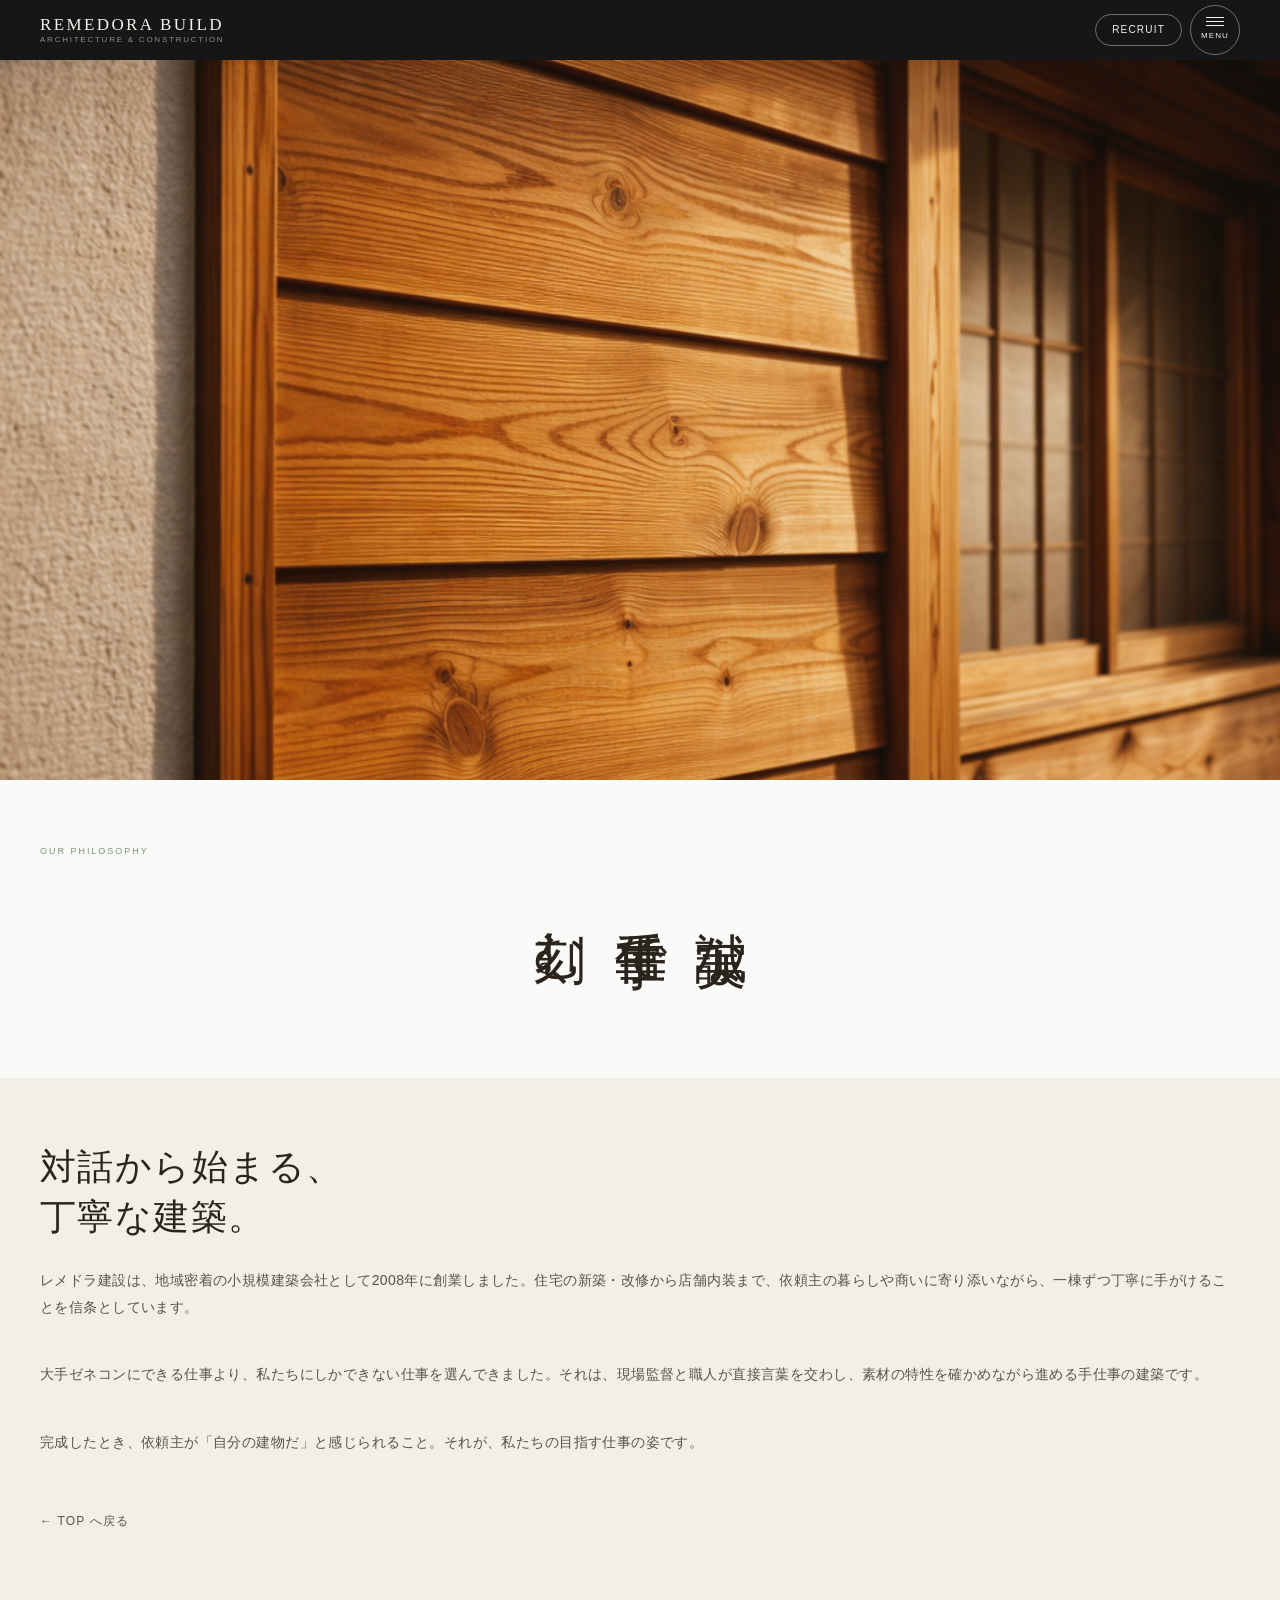
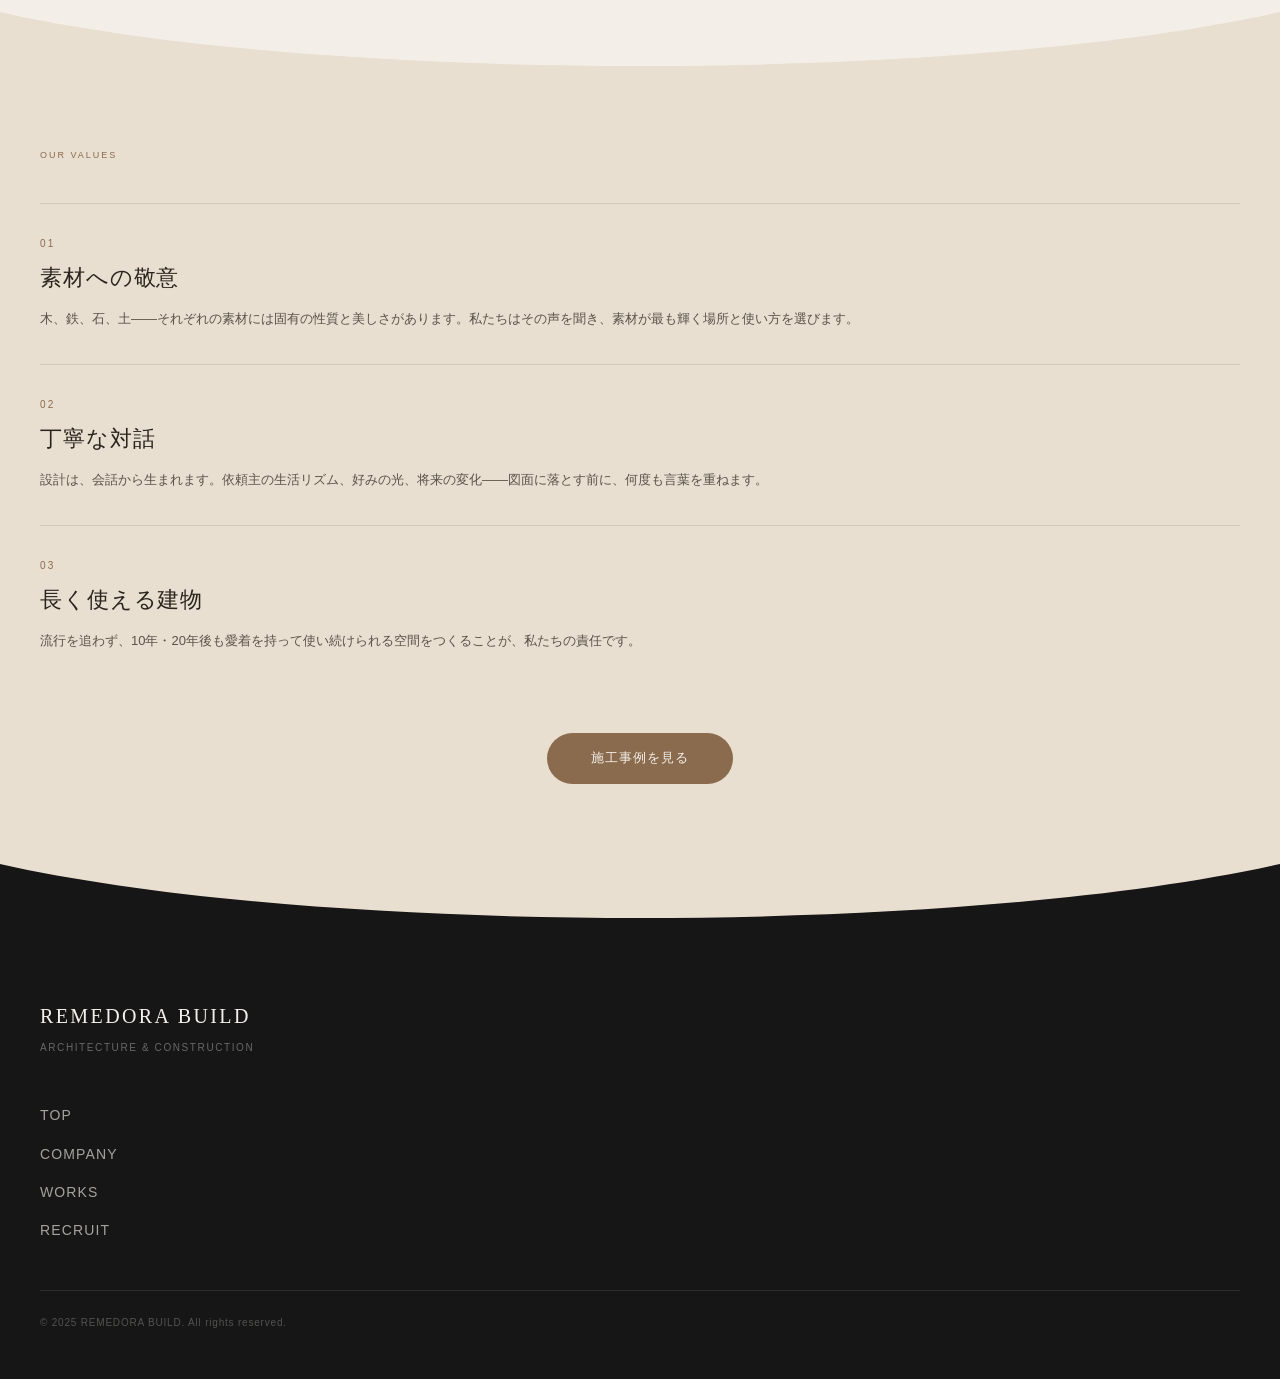
==== company.html @ 1f09dd3c "Add files via upload" ====
<!DOCTYPE html>
<html lang="ja">
<head>
  <meta charset="UTF-8">
  <meta name="viewport" content="width=device-width, initial-scale=1.0">
  <title>COMPANY — REMEDORA BUILD</title>
  <meta name="description" content="レメドラ建設の想いと価値観。地域に根ざした手仕事の建築を通じて、長く使える建物を丁寧につくります。">
  <link rel="stylesheet" href="assets/css/style.css">
</head>
<body>

  <!-- ========================================================
       SITE HEADER (solid on inner page)
       ======================================================== -->
  <header class="site-header site-header--solid" role="banner">
    <div class="site-header__inner">
      <a href="index.html" class="site-header__logo" aria-label="REMEDORA BUILD トップ">
        REMEDORA BUILD
        <small>ARCHITECTURE &amp; CONSTRUCTION</small>
      </a>
      <div class="site-header__actions">
        <a href="recruit.html" class="header-recruit-pill" aria-label="採用情報">RECRUIT</a>
        <button class="menu-circle" aria-label="メニューを開く" aria-expanded="false" aria-controls="navOverlay">
          <span class="menu-circle__bars" aria-hidden="true">
            <span class="menu-circle__bar"></span>
            <span class="menu-circle__bar"></span>
            <span class="menu-circle__bar"></span>
          </span>
          <span class="menu-circle__label">MENU</span>
        </button>
      </div>
    </div>
  </header>

  <!-- ========================================================
       NAV OVERLAY
       ======================================================== -->
  <div class="nav-overlay" id="navOverlay" role="dialog" aria-modal="true" aria-label="ナビゲーション">
    <button class="nav-overlay__close" aria-label="メニューを閉じる">&times;</button>
    <div class="nav-overlay__inner">
      <p class="nav-overlay__label">Navigation</p>
      <nav class="nav-overlay__list" aria-label="メインナビゲーション">
        <a href="index.html"   data-page="index.html">TOP</a>
        <a href="company.html" data-page="company.html">COMPANY</a>
        <a href="works.html"   data-page="works.html">WORKS</a>
        <a href="recruit.html" data-page="recruit.html">RECRUIT</a>
      </nav>
    </div>
  </div>

  <main class="company-page">

    <!-- ======================================================
         HERO PHOTO — full-width warm image
         ====================================================== -->
    <div class="company-photo" role="img" aria-label="建築現場・施設外観のイメージ写真">
      <img src="assets/images/company.jpg" alt="建築施設外観">
      <div class="company-photo__overlay" aria-hidden="true"></div>
    </div>

    <!-- ======================================================
         WHITE PANEL — vertical heading + circle CTA
         ====================================================== -->
    <section class="company-panel" aria-label="会社の想い">
      <p class="company-panel__eyebrow">Our Philosophy</p>

      <div class="company-panel__row">
        <!-- Vertical Japanese heading -->
        <h1 class="company-vert-title" lang="ja">
          誠実な<br>手仕事で<br>刻む。
        </h1>
      </div>
    </section>

    <!-- ======================================================
         COMPANY BODY — philosophy text
         ====================================================== -->
    <section class="company-body" aria-label="会社概要・理念">
      <h2 class="company-body__title">
        対話から始まる、<br>
        丁寧な建築。
      </h2>
      <p class="company-body__text">
        レメドラ建設は、地域密着の小規模建築会社として2008年に創業しました。住宅の新築・改修から店舗内装まで、依頼主の暮らしや商いに寄り添いながら、一棟ずつ丁寧に手がけることを信条としています。
      </p>
      <p class="company-body__text">
        大手ゼネコンにできる仕事より、私たちにしかできない仕事を選んできました。それは、現場監督と職人が直接言葉を交わし、素材の特性を確かめながら進める手仕事の建築です。
      </p>
      <p class="company-body__text">
        完成したとき、依頼主が「自分の建物だ」と感じられること。それが、私たちの目指す仕事の姿です。
      </p>

      <!-- Breadcrumb back to TOP -->
      <a href="index.html" style="display:inline-flex;align-items:center;gap:8px;font-size:12px;letter-spacing:.1em;color:var(--c-sand);margin-top:var(--sp-16);">
        ← TOP へ戻る
      </a>
    </section>

    <!-- ======================================================
         CURVE: cream → beige
         ====================================================== -->
    <div class="curve-divider" aria-hidden="true">
      <svg viewBox="0 0 390 72" xmlns="http://www.w3.org/2000/svg" preserveAspectRatio="none" height="72">
        <rect x="0" y="0" width="390" height="72" fill="#F3EFE8"/>
        <path d="M0,0 C97.5,72 292.5,72 390,0 L390,72 L0,72 Z" fill="#E9DFD1"/>
      </svg>
    </div>

    <!-- ======================================================
         VALUES SECTION
         ====================================================== -->
    <section class="company-values" aria-label="私たちの価値観">
      <p class="company-values__eyebrow">Our Values</p>

      <div class="value-item">
        <p class="value-item__num">01</p>
        <h3 class="value-item__title">素材への敬意</h3>
        <p class="value-item__text">
          木、鉄、石、土——それぞれの素材には固有の性質と美しさがあります。私たちはその声を聞き、素材が最も輝く場所と使い方を選びます。
        </p>
      </div>

      <div class="value-item">
        <p class="value-item__num">02</p>
        <h3 class="value-item__title">丁寧な対話</h3>
        <p class="value-item__text">
          設計は、会話から生まれます。依頼主の生活リズム、好みの光、将来の変化——図面に落とす前に、何度も言葉を重ねます。
        </p>
      </div>

      <div class="value-item">
        <p class="value-item__num">03</p>
        <h3 class="value-item__title">長く使える建物</h3>
        <p class="value-item__text">
          流行を追わず、10年・20年後も愛着を持って使い続けられる空間をつくることが、私たちの責任です。
        </p>
      </div>

      <div style="padding-top:var(--sp-48); display:flex; justify-content:center;">
        <a href="works.html" class="pill pill--brown">施工事例を見る</a>
      </div>
    </section>

    <!-- ======================================================
         CURVE: beige → dark (footer)
         ====================================================== -->
    <div class="curve-divider" aria-hidden="true">
      <svg viewBox="0 0 390 72" xmlns="http://www.w3.org/2000/svg" preserveAspectRatio="none" height="72">
        <rect x="0" y="0" width="390" height="72" fill="#E9DFD1"/>
        <path d="M0,0 C97.5,72 292.5,72 390,0 L390,72 L0,72 Z" fill="#161616"/>
      </svg>
    </div>

  </main>

  <!-- ========================================================
       FOOTER
       ======================================================== -->
  <footer class="site-footer" role="contentinfo">
    <p class="site-footer__logo">REMEDORA BUILD</p>
    <p class="site-footer__tagline">ARCHITECTURE &amp; CONSTRUCTION</p>
    <nav class="site-footer__nav" aria-label="フッターナビゲーション">
      <a href="index.html">TOP</a>
      <a href="company.html">COMPANY</a>
      <a href="works.html">WORKS</a>
      <a href="recruit.html">RECRUIT</a>
    </nav>
    <div class="site-footer__rule" aria-hidden="true"></div>
    <p class="site-footer__copy">&copy; 2025 REMEDORA BUILD. All rights reserved.</p>
  </footer>

  <script src="assets/js/main.js"></script>
</body>
</html>
---- assets/css/style.css ----
/* ============================================================
   REMEDORA BUILD — Architecture Demo Site
   assets/css/style.css  |  SP-first, no build tools
   ============================================================ */

/* ---- CSS Variables ----------------------------------------- */
:root {
  --c-cream:   #F3EFE8;
  --c-beige:   #E9DFD1;
  --c-white:   #FAFAF8;
  --c-dark:    #161616;
  --c-char:    #1E1E1E;
  --c-mustard: #E3C11B;
  --c-green:   #7E9473;
  --c-brown:   #8A6B4D;
  --c-blue:    #4B78D6;
  --c-ink:     #2A241D;
  --c-sand:    #5A5248;
  --c-on-dark: #F4F0EA;
  --c-on-mid:  #E8E1D6;

  --font-serif: Georgia, 'Times New Roman', serif;
  --font-sans:  -apple-system, 'Helvetica Neue', Arial, sans-serif;

  --edge:     24px;
  --header-h: 60px;

  --sp-4:  4px;  --sp-8:  8px;  --sp-12: 12px; --sp-16: 16px;
  --sp-24: 24px; --sp-32: 32px; --sp-40: 40px; --sp-48: 48px;
  --sp-64: 64px; --sp-80: 80px; --sp-96: 96px;
}

/* ---- Reset -------------------------------------------------- */
*, *::before, *::after { box-sizing: border-box; margin: 0; padding: 0; }
html   { font-size: 16px; scroll-behavior: smooth; -webkit-text-size-adjust: 100%; overflow-x: hidden; }
body   { font-family: var(--font-sans); background: var(--c-cream); color: var(--c-ink);
         line-height: 1.6; overflow-x: hidden; }
img    { display: block; max-width: 100%; height: auto; }
a      { text-decoration: none; color: inherit; }
button { border: none; background: none; cursor: pointer; font: inherit; }
ul, ol { list-style: none; }

/* ---- Placeholder Image Blocks ------------------------------- */
/* These divs stand in for real photos until images are supplied  */
.ph {
  display: block;
  width: 100%;
  height: 100%;
}
.ph--hero {
  background: radial-gradient(ellipse at 68% 28%, rgba(90,78,64,.7) 0%, transparent 55%),
              linear-gradient(160deg, #3e3a34 0%, #1c1a17 60%, #2e2b25 100%);
}
.ph--company {
  background: radial-gradient(ellipse at 40% 50%, rgba(200,170,130,.6) 0%, transparent 60%),
              linear-gradient(135deg, #c8aa86 0%, #9c7a58 50%, #78583a 100%);
}
.ph--w1 { background: linear-gradient(148deg, #4a4540 0%, #28231f 100%); }
.ph--w2 { background: linear-gradient(148deg, #3a4240 0%, #1c2220 100%); }
.ph--w3 { background: linear-gradient(148deg, #443c32 0%, #221e18 100%); }
.ph--w4 { background: linear-gradient(148deg, #3c3846 0%, #1c1a22 100%); }
.ph--w5 { background: linear-gradient(148deg, #424038 0%, #201e18 100%); }

/* ============================================================
   SITE HEADER
   ============================================================ */
.site-header {
  position: fixed;
  top: 0; left: 0; right: 0;
  height: var(--header-h);
  z-index: 100;
  transition: background .35s ease, backdrop-filter .35s ease;
}
.site-header--solid { background: var(--c-dark); }
.site-header--scrolled {
  background: rgba(22,22,22,.92);
  backdrop-filter: blur(12px);
  -webkit-backdrop-filter: blur(12px);
}

.site-header__inner {
  display: flex;
  align-items: center;
  justify-content: space-between;
  height: 100%;
  padding: 0 var(--edge);
}

/* Logo */
.site-header__logo {
  font-family: var(--font-serif);
  font-size: 17px;
  font-weight: 300;
  letter-spacing: .14em;
  color: var(--c-on-dark);
  line-height: 1;
  display: flex;
  flex-direction: column;
  gap: 3px;
}
.site-header__logo small {
  font-size: 8px;
  letter-spacing: .22em;
  opacity: .55;
  font-family: var(--font-sans);
}

/* Header actions */
.site-header__actions { display: flex; align-items: center; gap: var(--sp-8); }

/* Pill — Recruit shortcut */
.header-recruit-pill {
  display: inline-flex;
  align-items: center;
  justify-content: center;
  padding: 7px 16px;
  border-radius: 999px;
  border: 1px solid rgba(244,240,234,.4);
  color: var(--c-on-dark);
  font-size: 10px;
  letter-spacing: .12em;
  transition: background .2s;
}
.header-recruit-pill:hover { background: rgba(255,255,255,.1); }

/* MENU circle button */
.menu-circle {
  width: 50px;
  height: 50px;
  border-radius: 50%;
  border: 1px solid rgba(244,240,234,.4);
  color: var(--c-on-dark);
  display: flex;
  flex-direction: column;
  align-items: center;
  justify-content: center;
  gap: 4px;
  transition: background .2s;
}
.menu-circle:hover { background: rgba(255,255,255,.1); }
.menu-circle__label { font-size: 8px; letter-spacing: .14em; }
.menu-circle__bars  { display: flex; flex-direction: column; gap: 3px; }
.menu-circle__bar   { display: block; width: 18px; height: 1px; background: var(--c-on-dark); }

/* ============================================================
   NAV OVERLAY
   ============================================================ */
.nav-overlay {
  position: fixed;
  inset: 0;
  background: var(--c-dark);
  z-index: 200;
  display: flex;
  flex-direction: column;
  align-items: center;
  justify-content: center;
  opacity: 0;
  pointer-events: none;
  transition: opacity .4s ease;
}
.nav-overlay.is-open { opacity: 1; pointer-events: all; }

.nav-overlay__close {
  position: absolute;
  top: 18px; right: var(--edge);
  width: 50px; height: 50px;
  border-radius: 50%;
  border: 1px solid rgba(244,240,234,.35);
  color: var(--c-on-dark);
  font-size: 20px;
  display: flex;
  align-items: center;
  justify-content: center;
  transition: background .2s;
}
.nav-overlay__close:hover { background: rgba(255,255,255,.08); }

.nav-overlay__inner {
  display: flex;
  flex-direction: column;
  align-items: center;
  gap: var(--sp-40);
}
.nav-overlay__label {
  font-size: 9px;
  letter-spacing: .22em;
  color: rgba(244,240,234,.35);
  text-transform: uppercase;
  margin-bottom: var(--sp-8);
}
.nav-overlay__list {
  display: flex;
  flex-direction: column;
  align-items: center;
  gap: var(--sp-32);
}
.nav-overlay__list a {
  font-family: var(--font-serif);
  font-size: 36px;
  font-weight: 300;
  letter-spacing: .1em;
  color: var(--c-on-dark);
  transition: opacity .2s;
}
.nav-overlay__list a:hover { opacity: .5; }
.nav-overlay__list a.is-current { opacity: .38; pointer-events: none; }

/* ============================================================
   HERO — TOP PAGE
   ============================================================ */
.hero {
  position: relative;
  height: 100svh;
  min-height: 600px;
  overflow: hidden;
}

/* Background */
.hero__bg {
  position: absolute;
  inset: 0;
  z-index: 1;
}
.hero__bg-img {
  width: 100%;
  height: 100%;
  object-fit: cover;
  object-position: 62% center;
}
.hero__overlay {
  position: absolute;
  inset: 0;
  background: linear-gradient(to bottom,
    rgba(0,0,0,.04) 0%,
    rgba(0,0,0,.18) 100%);
}

/* Vertical copy — right side */
.hero__vcopy {
  position: absolute;
  right: 32px;
  top: 36%;
  display: flex;
  flex-direction: row-reverse;
  gap: var(--sp-8);
  z-index: 6;
}
.hero__vc-line {
  writing-mode: vertical-rl;
  text-orientation: mixed;
  font-size: 11px;
  letter-spacing: .16em;
  color: rgba(244,240,234,.78);
  white-space: nowrap;
  line-height: 1.7;
}

/* Main content — left bottom */
.hero__content {
  position: absolute;
  left: var(--edge);
  bottom: clamp(80px, 20svh, 140px);
  width: clamp(280px, 88vw, 440px);
  z-index: 5;
}
.hero__eyebrow {
  font-size: 10px;
  letter-spacing: .2em;
  text-transform: uppercase;
  color: rgba(244,240,234,.6);
  margin-bottom: var(--sp-12);
}
.hero__title {
  font-family: var(--font-serif);
  font-size: clamp(50px, 14vw, 90px);
  font-weight: 300;
  line-height: .92;
  letter-spacing: .06em;
  color: var(--c-on-dark);
  margin-bottom: var(--sp-16);
}
.hero__lead {
  font-size: 13px;
  line-height: 1.95;
  letter-spacing: .03em;
  color: rgba(244,240,234,.78);
  margin-bottom: var(--sp-32);
  max-width: 72vw;
}
.hero__cta {
  display: inline-flex;
  align-items: center;
  justify-content: center;
  padding: 14px 32px;
  border-radius: 999px;
  background: rgba(243,239,232,.16);
  border: 1px solid rgba(244,240,234,.4);
  color: var(--c-on-dark);
  font-size: 13px;
  letter-spacing: .08em;
  backdrop-filter: blur(12px);
  -webkit-backdrop-filter: blur(12px);
  transition: background .2s;
}
.hero__cta:hover { background: rgba(243,239,232,.28); }

/* Scroll indicator */
.hero__scroll {
  position: absolute;
  bottom: 24px;
  left: 50%;
  transform: translateX(-50%);
  z-index: 5;
  display: flex;
  flex-direction: column;
  align-items: center;
  gap: 6px;
}
.hero__scroll-label { font-size: 8px; letter-spacing: .22em; color: rgba(244,240,234,.4); }
.hero__scroll-line  {
  width: 1px; height: 36px;
  background: linear-gradient(to bottom, rgba(244,240,234,.4), transparent);
  animation: scrollPulse 2s ease-in-out infinite;
}
@keyframes scrollPulse {
  0%,100% { opacity: .4; } 50% { opacity: 1; }
}

/* ============================================================
   CURVE DIVIDER
   ============================================================ */
.curve-divider { line-height: 0; overflow: hidden; }
.curve-divider svg { display: block; width: 100%; }

/* ============================================================
   SECTION HEADING (shared)
   ============================================================ */
.section-hd {
  padding: var(--sp-80) var(--edge) var(--sp-48);
}
.section-hd__eyebrow {
  font-size: 9px;
  letter-spacing: .22em;
  text-transform: uppercase;
  margin-bottom: var(--sp-12);
}
.section-hd__title {
  font-family: var(--font-serif);
  font-size: clamp(48px, 13vw, 72px);
  font-weight: 300;
  line-height: .95;
  letter-spacing: .04em;
}
.section-hd__lead {
  font-size: 13px;
  line-height: 1.9;
  letter-spacing: .03em;
  margin-top: var(--sp-16);
  max-width: 80vw;
}

/* ============================================================
   PILL CTA  /  CIRCLE CTA
   ============================================================ */
.pill {
  display: inline-flex;
  align-items: center;
  justify-content: center;
  border-radius: 999px;
  transition: opacity .2s, background .2s;
}
.pill:hover { opacity: .72; }

.pill--dark {
  padding: 15px 44px;
  background: var(--c-ink);
  color: var(--c-on-dark);
  font-size: 13px;
  letter-spacing: .08em;
}
.pill--light {
  padding: 15px 44px;
  background: transparent;
  border: 1px solid rgba(244,240,234,.4);
  color: var(--c-on-dark);
  font-size: 13px;
  letter-spacing: .08em;
}
.pill--brown {
  padding: 15px 44px;
  background: var(--c-brown);
  color: var(--c-on-dark);
  font-size: 13px;
  letter-spacing: .08em;
}

.circle-cta {
  display: inline-flex;
  align-items: center;
  justify-content: center;
  width: 92px;
  height: 92px;
  border-radius: 50%;
  border: 1px solid var(--c-brown);
  color: var(--c-brown);
  font-size: 24px;
  transition: background .2s, color .2s;
}
.circle-cta:hover { background: var(--c-brown); color: var(--c-on-dark); }

/* ============================================================
   PROJECT CARD (Works)
   ============================================================ */
.project-card {
  margin: 0 var(--edge) var(--sp-48);
}
.project-card__fig {
  width: 100%;
  aspect-ratio: 16 / 10;
  overflow: hidden;
  border-radius: 3px;
  margin-bottom: var(--sp-16);
}
.project-card__fig .ph { width: 100%; height: 100%; }
.project-card__meta {
  font-size: 10px;
  letter-spacing: .16em;
  text-transform: uppercase;
  opacity: .45;
  margin-bottom: var(--sp-8);
}
.project-card__title {
  font-family: var(--font-serif);
  font-size: 20px;
  font-weight: 300;
  letter-spacing: .04em;
  margin-bottom: var(--sp-8);
}
.project-card__text {
  font-size: 13px;
  line-height: 1.85;
  letter-spacing: .025em;
  opacity: .65;
}

/* ============================================================
   TOP — INTRO TEASER (cream bg)
   ============================================================ */
.intro-teaser {
  background: var(--c-cream);
  padding: var(--sp-80) var(--edge);
}
.intro-teaser__eyebrow {
  font-size: 9px;
  letter-spacing: .22em;
  text-transform: uppercase;
  color: var(--c-green);
  margin-bottom: var(--sp-24);
}
.intro-teaser__title {
  font-family: var(--font-serif);
  font-size: clamp(30px, 8vw, 44px);
  font-weight: 300;
  line-height: 1.35;
  letter-spacing: .04em;
  color: var(--c-ink);
  margin-bottom: var(--sp-24);
}
.intro-teaser__text {
  font-size: 14px;
  line-height: 1.95;
  letter-spacing: .03em;
  color: var(--c-sand);
  margin-bottom: var(--sp-40);
  max-width: 82vw;
}
/* fix missing variable */
.intro-teaser__title + .intro-teaser__text { margin-top: var(--sp-24); }
.intro-teaser__row {
  display: flex;
  align-items: center;
  gap: var(--sp-24);
}

/* ============================================================
   TOP — WORKS PREVIEW (dark)
   ============================================================ */
.works-preview {
  background: var(--c-dark);
  padding-bottom: var(--sp-48);
}
.works-preview .section-hd__eyebrow { color: rgba(244,240,234,.4); }
.works-preview .section-hd__title   { color: var(--c-on-dark); }
.works-preview .project-card__meta  { color: var(--c-on-mid); }
.works-preview .project-card__title { color: var(--c-on-dark); }
.works-preview .project-card__text  { color: var(--c-on-dark); }
.works-preview__cta {
  padding: var(--sp-32) var(--edge) var(--sp-64);
  display: flex;
  justify-content: center;
}

/* ============================================================
   TOP — RECRUIT TEASER (mustard)
   ============================================================ */
.recruit-teaser {
  background: var(--c-mustard);
  padding: var(--sp-80) var(--edge);
}
.recruit-teaser__eyebrow {
  font-size: 9px;
  letter-spacing: .22em;
  text-transform: uppercase;
  color: rgba(42,36,29,.55);
  margin-bottom: var(--sp-24);
}
.recruit-teaser__title {
  font-family: var(--font-serif);
  font-size: clamp(34px, 9vw, 52px);
  font-weight: 300;
  line-height: 1.15;
  letter-spacing: .04em;
  color: var(--c-ink);
  margin-bottom: var(--sp-24);
}
.recruit-teaser__text {
  font-size: 14px;
  line-height: 1.95;
  color: rgba(42,36,29,.68);
  margin-bottom: var(--sp-40);
  max-width: 80vw;
}
.pill--mustard-dark {
  padding: 15px 44px;
  background: var(--c-ink);
  color: var(--c-on-dark);
  font-size: 13px;
  letter-spacing: .08em;
}

/* ============================================================
   COMPANY PAGE
   ============================================================ */
.company-page { background: var(--c-cream); padding-top: var(--header-h); }

/* Hero photo */
.company-photo {
  position: relative;
  width: 100%;
  aspect-ratio: 4 / 3;
  overflow: hidden;
}
.company-photo .ph { position: absolute; inset: 0; }
.company-photo__overlay {
  position: absolute; inset: 0;
  background: rgba(180,140,96,.1);
}

/* White panel — vertical heading + CTA */
.company-panel {
  background: var(--c-white);
  padding: var(--sp-64) var(--edge);
}
.company-panel__eyebrow {
  font-size: 9px;
  letter-spacing: .22em;
  text-transform: uppercase;
  color: var(--c-green);
  margin-bottom: var(--sp-32);
}
.company-panel__row {
  display: flex;
  align-items: flex-end;
  justify-content: center;
  gap: var(--sp-16);
}
.company-vert-title {
  writing-mode: vertical-rl;
  text-orientation: mixed;
  font-family: var(--font-serif);
  font-size: clamp(32px, 9vw, 52px);
  font-weight: 300;
  line-height: 1.55;
  letter-spacing: .08em;
  color: var(--c-ink);
}

/* Body */
.company-body {
  background: var(--c-cream);
  padding: var(--sp-64) var(--edge) var(--sp-80);
}
.company-body__title {
  font-family: var(--font-serif);
  font-size: clamp(24px, 6vw, 36px);
  font-weight: 300;
  line-height: 1.4;
  letter-spacing: .04em;
  color: var(--c-ink);
  margin-bottom: var(--sp-24);
}
.company-body__text {
  font-size: 14px;
  line-height: 1.95;
  letter-spacing: .03em;
  color: var(--c-sand);
  margin-bottom: var(--sp-40);
}

/* Values */
.company-values {
  background: var(--c-beige);
  padding: var(--sp-64) var(--edge) var(--sp-80);
}
.company-values__eyebrow {
  font-size: 9px;
  letter-spacing: .22em;
  text-transform: uppercase;
  color: var(--c-brown);
  margin-bottom: var(--sp-40);
}
.value-item {
  padding: var(--sp-32) 0;
  border-top: 1px solid rgba(42,36,29,.12);
}
.value-item:last-child { border-bottom: 1px solid rgba(42,36,29,.12); }
.value-item__num {
  font-size: 10px;
  letter-spacing: .22em;
  color: var(--c-brown);
  margin-bottom: var(--sp-8);
}
.value-item__title {
  font-family: var(--font-serif);
  font-size: 22px;
  font-weight: 300;
  letter-spacing: .04em;
  color: var(--c-ink);
  margin-bottom: var(--sp-12);
}
.value-item__text {
  font-size: 13px;
  line-height: 1.9;
  color: var(--c-sand);
}

/* ============================================================
   WORKS PAGE
   ============================================================ */
.works-page {
  background: var(--c-dark);
  min-height: 100vh;
  padding-top: var(--header-h);
}
.works-page .section-hd        { padding-top: var(--sp-64); }
.works-page .section-hd__eyebrow { color: rgba(244,240,234,.4); }
.works-page .section-hd__title   { color: var(--c-on-dark); }
.works-page .section-hd__lead    { color: rgba(244,240,234,.55); }
.works-page .project-card__meta  { color: var(--c-on-mid); }
.works-page .project-card__title { color: var(--c-on-dark); }
.works-page .project-card__text  { color: var(--c-on-dark); }
.works-page .project-card        { margin-bottom: var(--sp-64); }
.works-cta-wrap {
  padding: var(--sp-32) var(--edge) var(--sp-96);
  display: flex;
  justify-content: center;
}

/* ============================================================
   RECRUIT PAGE
   ============================================================ */
.recruit-page { background: var(--c-mustard); }

.recruit-hero {
  background: var(--c-mustard);
  padding: calc(var(--header-h) + var(--sp-64)) var(--edge) var(--sp-80);
  position: relative;
}
.recruit-hero__copy-wrap {
  position: relative;
  display: flex;
  flex-direction: column;
  align-items: center;
  margin-bottom: var(--sp-48);
}
.recruit-line {
  display: block;
  font-family: var(--font-serif);
  font-size: clamp(52px, 14vw, 80px);
  font-weight: 300;
  line-height: .88;
  letter-spacing: .02em;
  color: var(--c-ink);
  text-align: center;
}

/* Recruit sub-copy */
.recruit-eyebrow {
  font-size: 9px;
  letter-spacing: .22em;
  text-transform: uppercase;
  color: rgba(42,36,29,.55);
  text-align: center;
  margin-bottom: var(--sp-16);
}
.recruit-hero__text {
  font-size: 14px;
  line-height: 1.95;
  color: rgba(42,36,29,.7);
  text-align: center;
  max-width: 80vw;
  margin: 0 auto var(--sp-40);
}

/* White body panel */
.recruit-body {
  position: relative;
  background: var(--c-white);
  padding: var(--sp-80) var(--edge) var(--sp-80);
}
/* Curve top edge */
.recruit-body::before {
  content: '';
  position: absolute;
  top: -48px;
  left: -8%;
  width: 116%;
  height: 96px;
  border-radius: 50%;
  background: var(--c-white);
}

.recruit-body > * { position: relative; }

.recruit-body__eyebrow {
  font-size: 9px;
  letter-spacing: .22em;
  text-transform: uppercase;
  color: var(--c-green);
  margin-bottom: var(--sp-16);
}
.recruit-body__title {
  font-family: var(--font-serif);
  font-size: clamp(26px, 7vw, 38px);
  font-weight: 300;
  line-height: 1.4;
  letter-spacing: .04em;
  color: var(--c-ink);
  margin-bottom: var(--sp-24);
}
.recruit-body__text {
  font-size: 14px;
  line-height: 1.95;
  letter-spacing: .03em;
  color: var(--c-sand);
  margin-bottom: var(--sp-40);
}

/* Positions list */
.recruit-positions {
  background: var(--c-beige);
  padding: var(--sp-64) var(--edge) var(--sp-80);
}
.recruit-positions__eyebrow {
  font-size: 9px;
  letter-spacing: .22em;
  text-transform: uppercase;
  color: var(--c-brown);
  margin-bottom: var(--sp-40);
}
.position-item {
  padding: var(--sp-24) 0;
  border-top: 1px solid rgba(42,36,29,.12);
  display: flex;
  align-items: center;
  justify-content: space-between;
  gap: var(--sp-16);
}
.position-item:last-child { border-bottom: 1px solid rgba(42,36,29,.12); }
.position-item__label {
  font-family: var(--font-serif);
  font-size: 18px;
  font-weight: 300;
  letter-spacing: .04em;
  color: var(--c-ink);
}
.position-item__tag {
  font-size: 10px;
  letter-spacing: .1em;
  color: var(--c-brown);
  border: 1px solid var(--c-brown);
  padding: 4px 12px;
  border-radius: 999px;
  white-space: nowrap;
  flex-shrink: 0;
}

/* ============================================================
   PAGE HERO — INNER PAGES  (company / works / recruit upper bg)
   ============================================================ */
.page-banner {
  position: relative;
  padding-top: calc(var(--header-h) + var(--sp-80));
  padding-bottom: var(--sp-48);
  padding-left: var(--edge);
  padding-right: var(--edge);
}

/* ============================================================
   SITE FOOTER
   ============================================================ */
.site-footer {
  background: var(--c-dark);
  padding: var(--sp-64) var(--edge) var(--sp-48);
}
.site-footer__logo {
  font-family: var(--font-serif);
  font-size: 20px;
  font-weight: 300;
  letter-spacing: .12em;
  color: var(--c-on-dark);
  margin-bottom: var(--sp-8);
}
.site-footer__tagline {
  font-size: 10px;
  letter-spacing: .16em;
  color: rgba(244,240,234,.38);
  margin-bottom: var(--sp-48);
}
.site-footer__nav {
  display: flex;
  flex-direction: column;
  gap: var(--sp-16);
  margin-bottom: var(--sp-48);
}
.site-footer__nav a {
  font-size: 14px;
  letter-spacing: .08em;
  color: rgba(244,240,234,.65);
  transition: color .2s;
}
.site-footer__nav a:hover { color: var(--c-on-dark); }
.site-footer__rule {
  width: 100%;
  height: 1px;
  background: rgba(244,240,234,.1);
  margin-bottom: var(--sp-24);
}
.site-footer__copy {
  font-size: 10px;
  letter-spacing: .08em;
  color: rgba(244,240,234,.28);
}

/* ============================================================
   UTILITY
   ============================================================ */
.visually-hidden {
  position: absolute; width: 1px; height: 1px;
  overflow: hidden; clip: rect(0,0,0,0); white-space: nowrap;
}
.text-center { text-align: center; }
.flex-center  { display: flex; justify-content: center; }

/* ============================================================
   REAL IMAGE OVERRIDES (画像差し替え後に有効化)
   ============================================================ */

/* Hero背景 img */
.hero__bg-img {
  width: 100%;
  height: 100%;
  object-fit: cover;
  object-position: 62% center;
  display: block;
}

/* Company 上部写真 img */
.company-photo img {
  position: absolute;
  inset: 0;
  width: 100%;
  height: 100%;
  object-fit: cover;
  object-position: 50% 40%;
  display: block;
}

/* Works カード img */
.project-card__fig img {
  width: 100%;
  height: 100%;
  object-fit: cover;
  display: block;
}



/* ============================================================
   RESPONSIVE — tablet and above
   ============================================================ */
@media (min-width: 640px) {
  :root { --edge: 40px; }

  .hero__vcopy       { right: 44px; }
  .company-photo     { aspect-ratio: 16 / 9; }
  .recruit-badge     { right: 40px; width: 100px; height: 100px; }
  .recruit-badge__num { font-size: 30px; }
  .recruit-badge__sub { font-size: 9px; }

  .section-hd__title { font-size: 80px; }
  .works-preview__cta, .works-cta-wrap { justify-content: flex-start; padding-left: var(--edge); }
}

@media (min-width: 960px) {
  .project-card { max-width: 720px; }
  .intro-teaser  { max-width: 760px; }
}
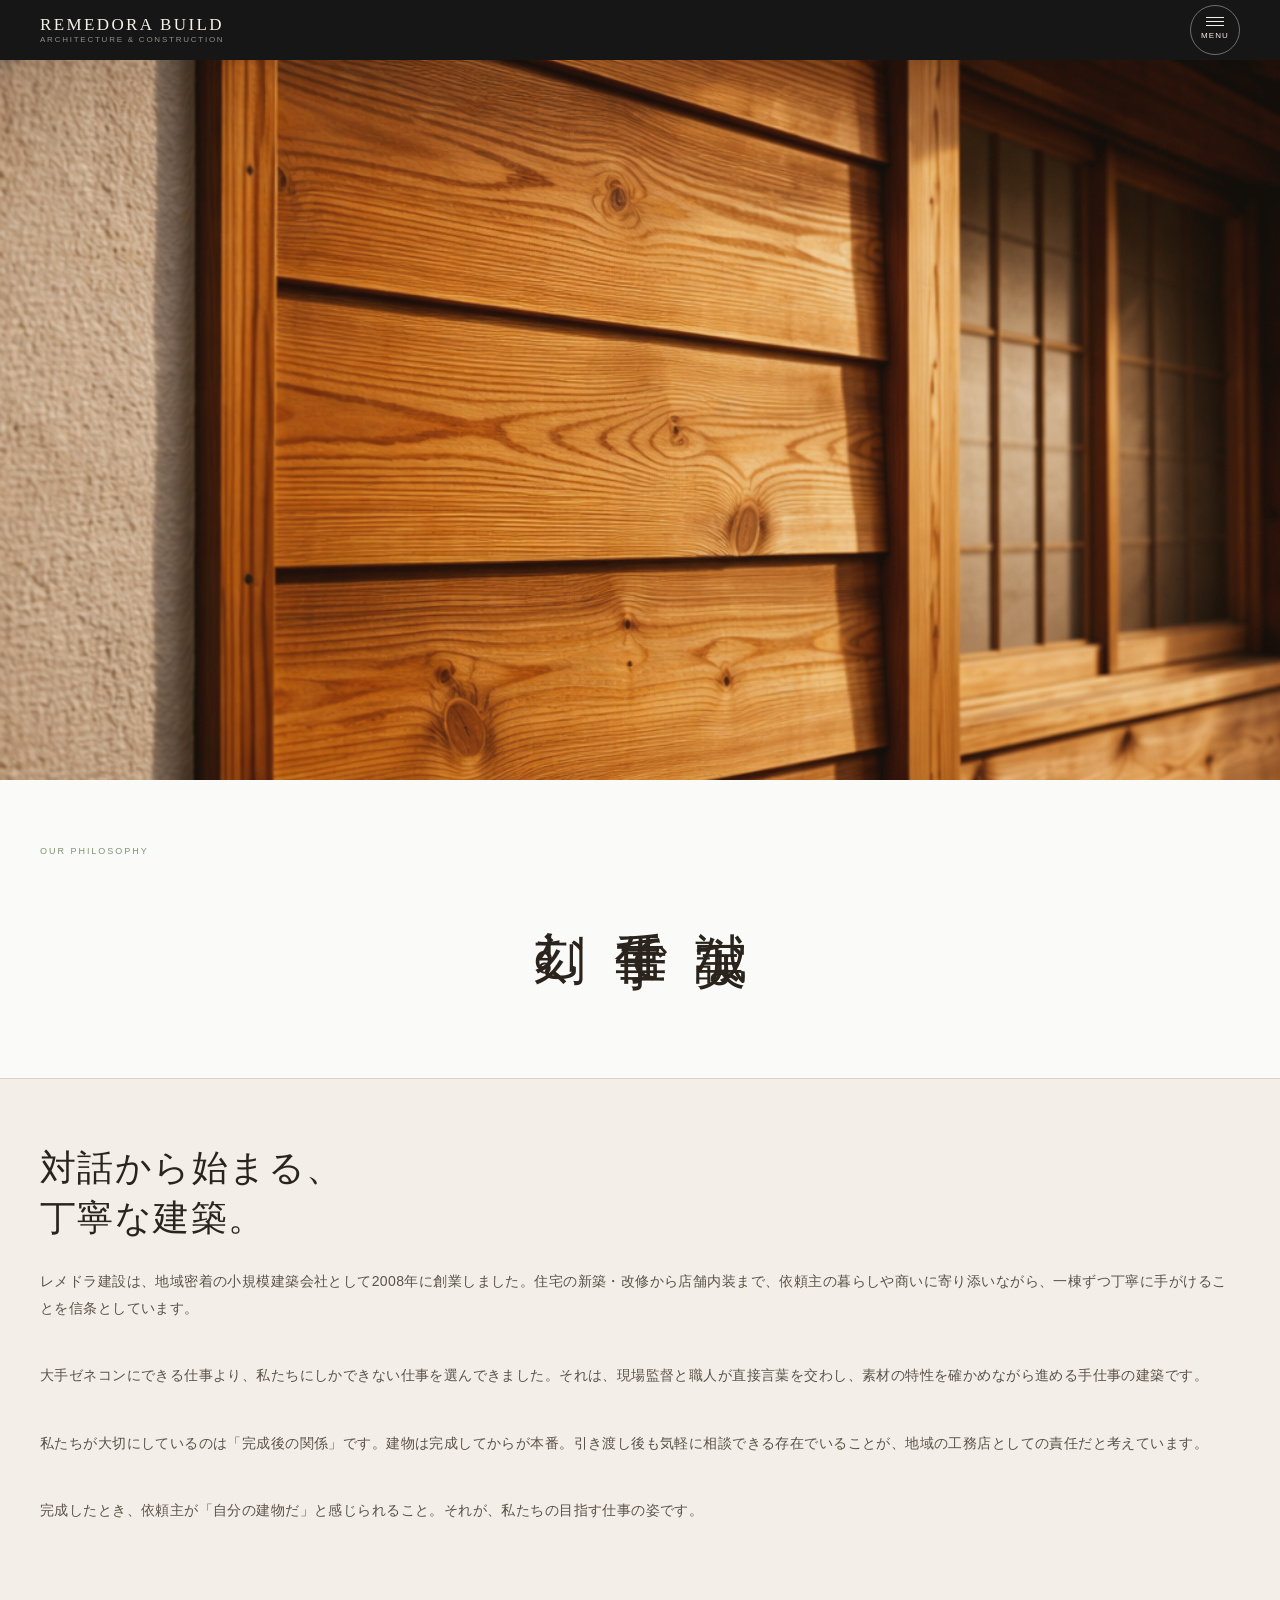
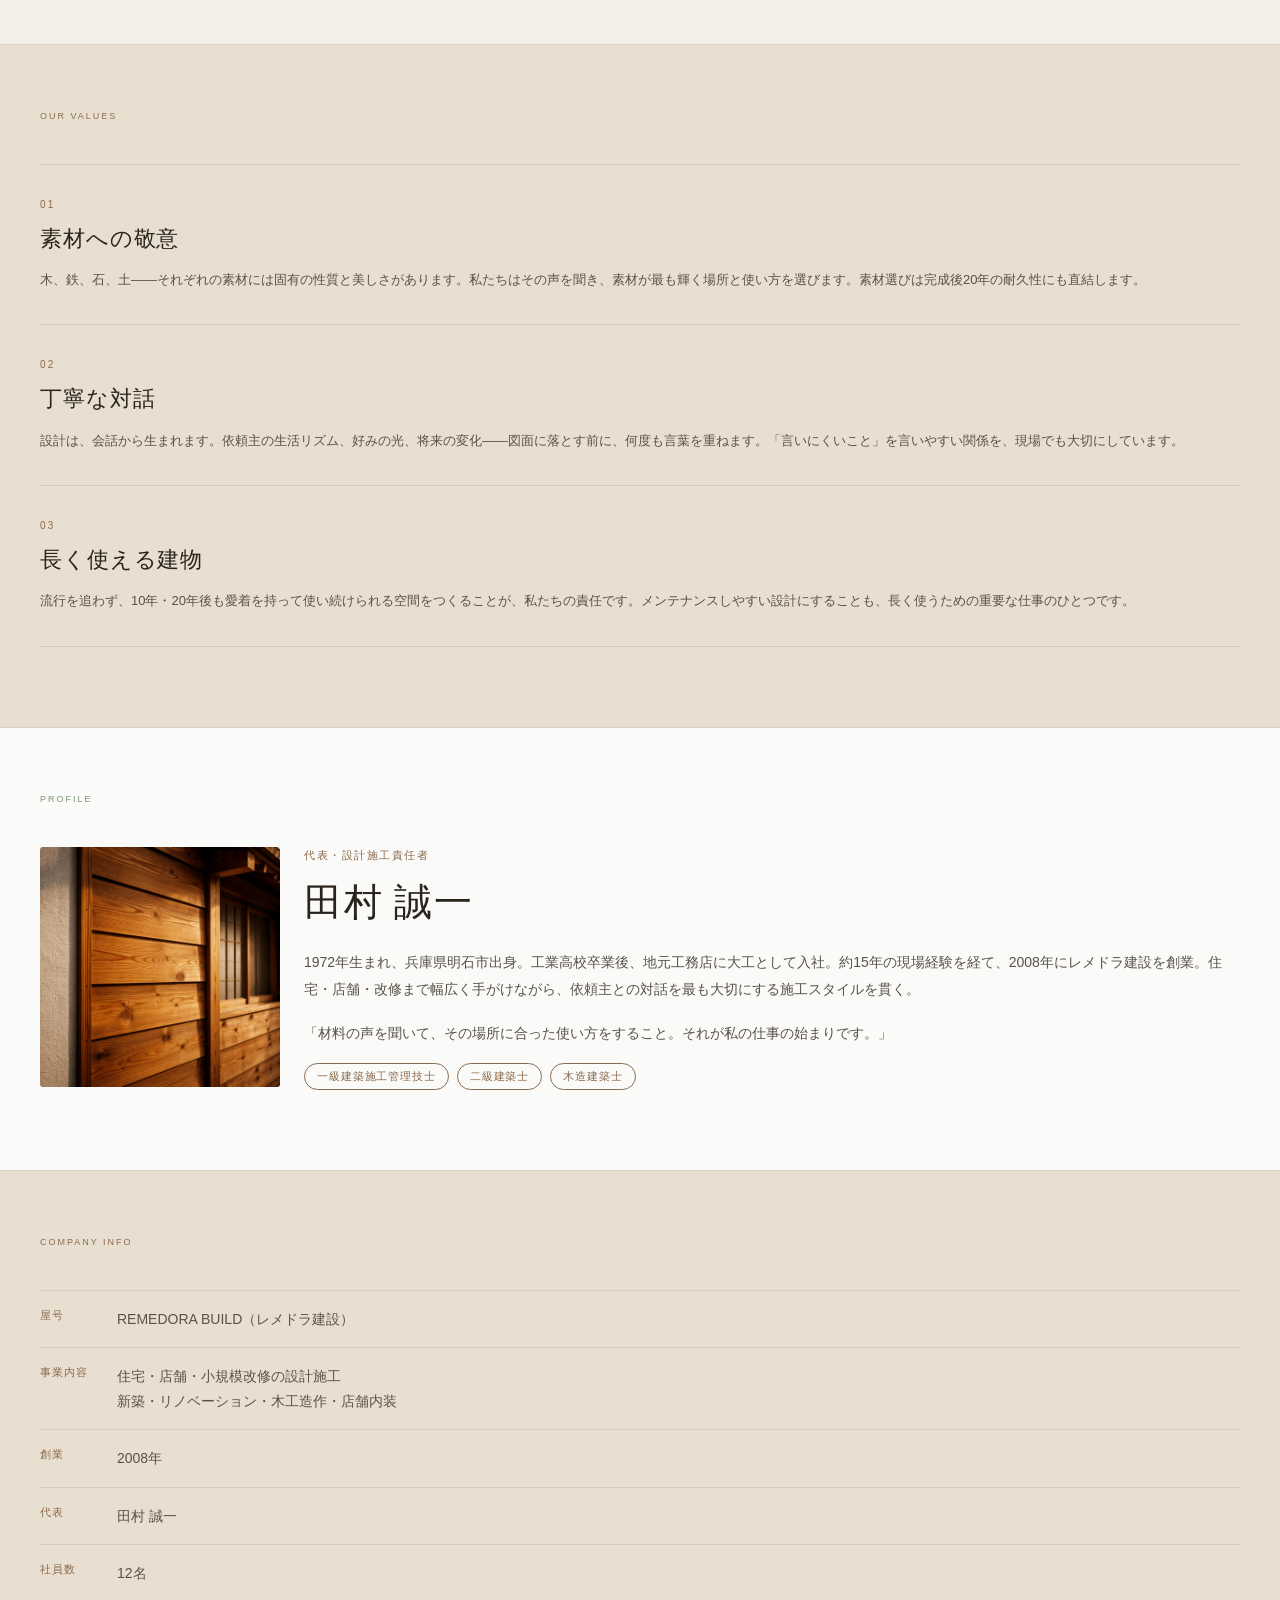
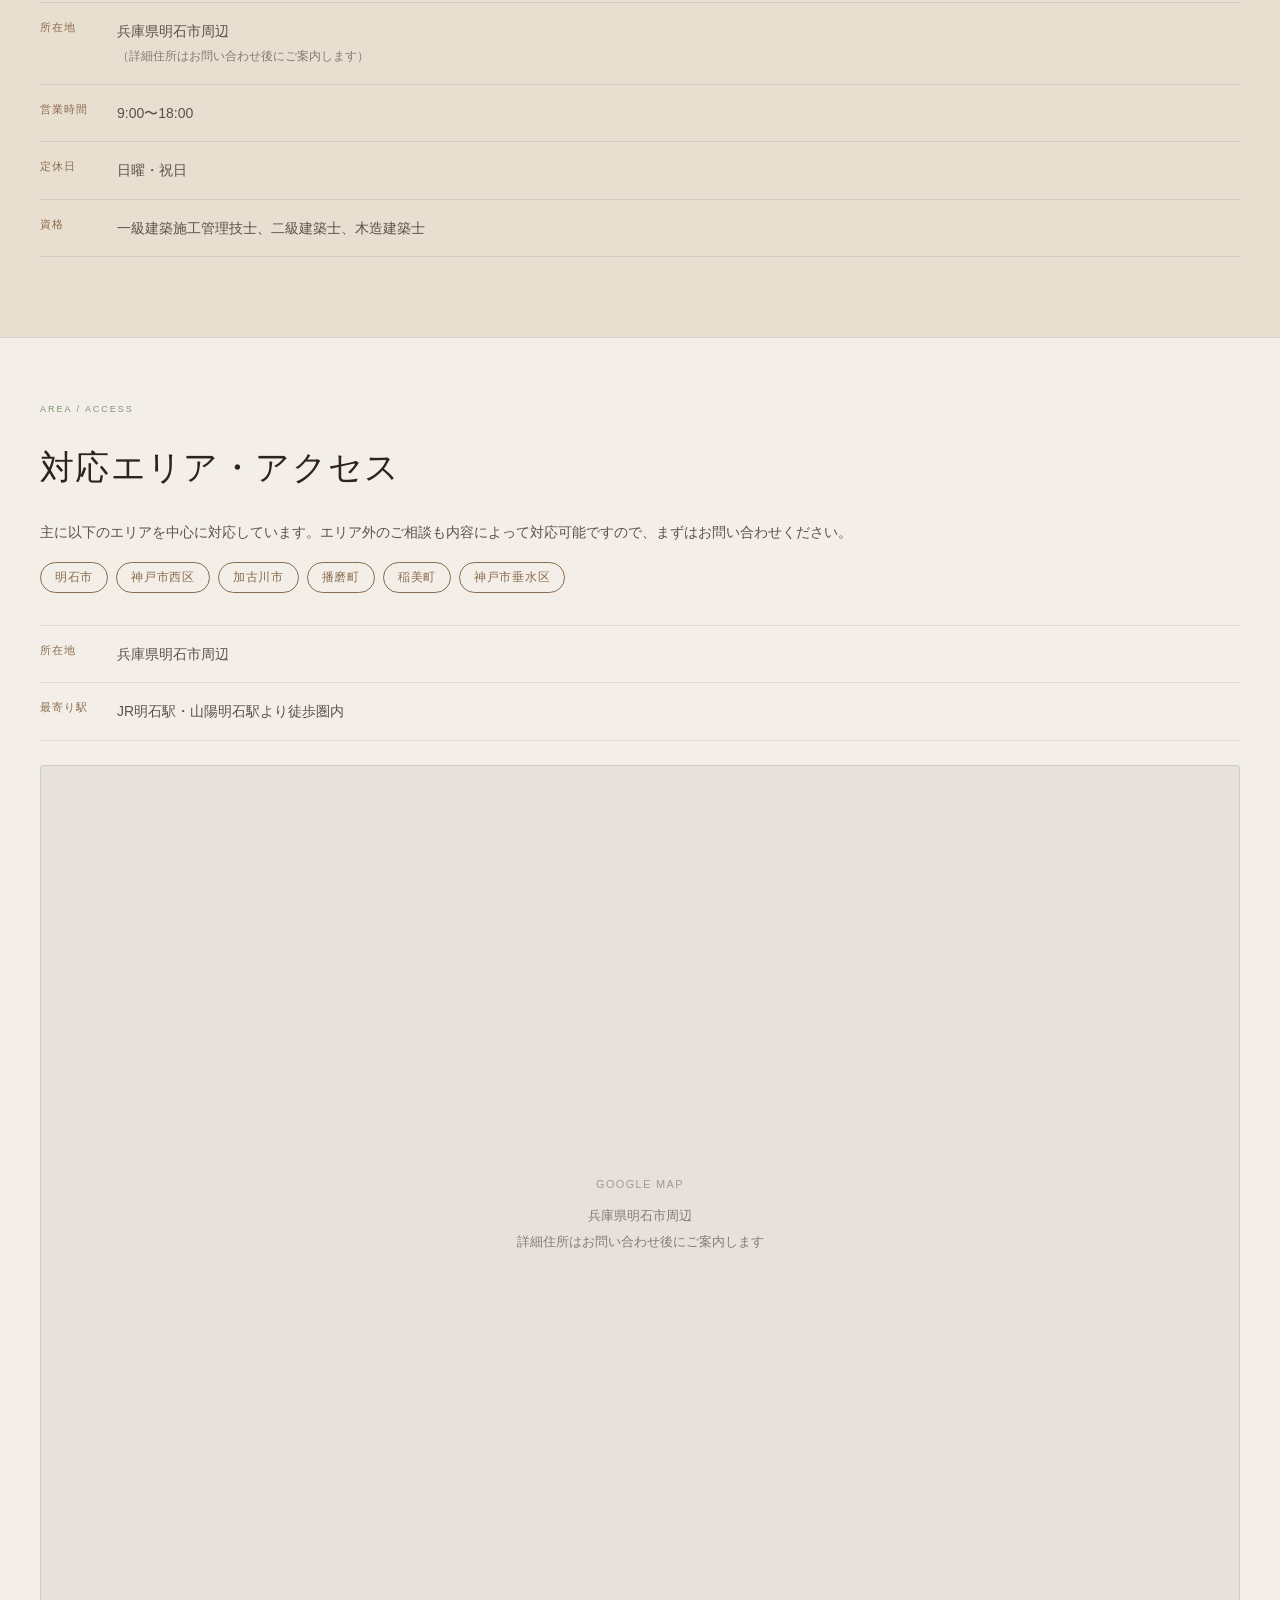
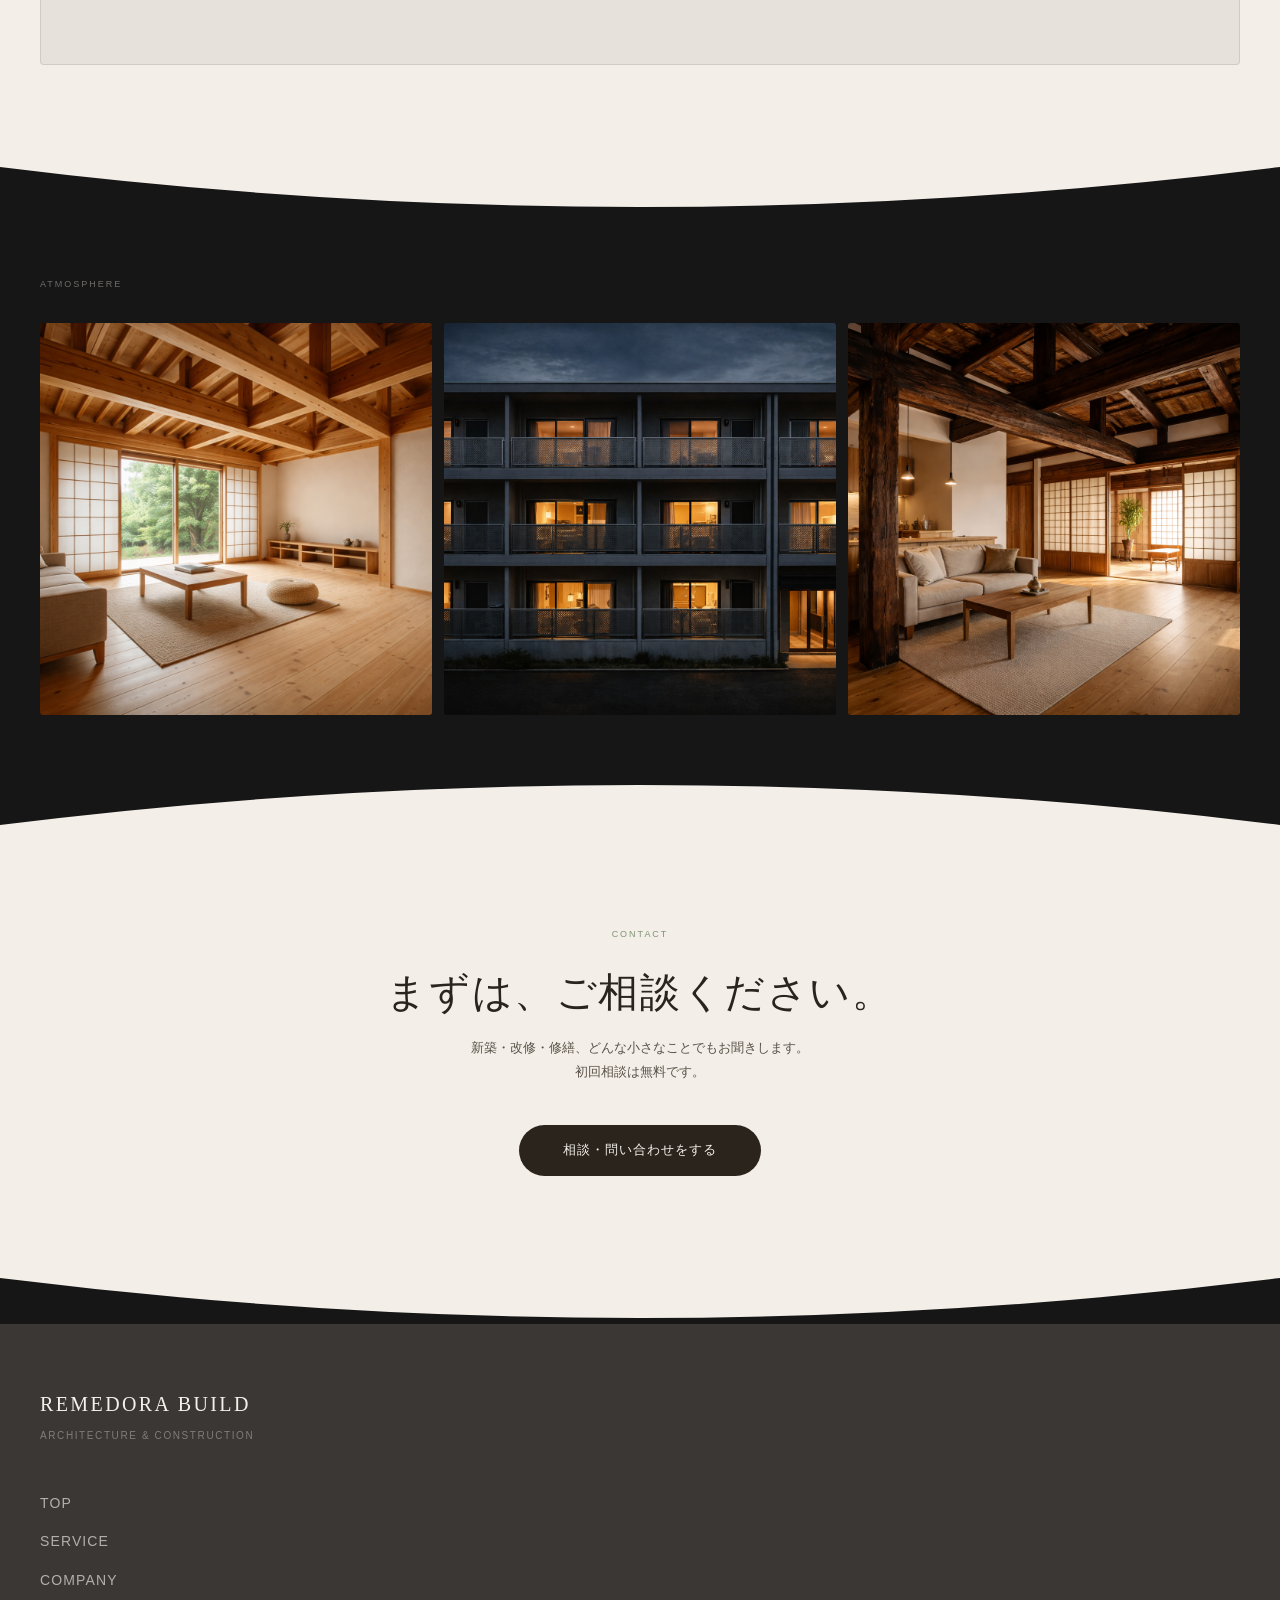
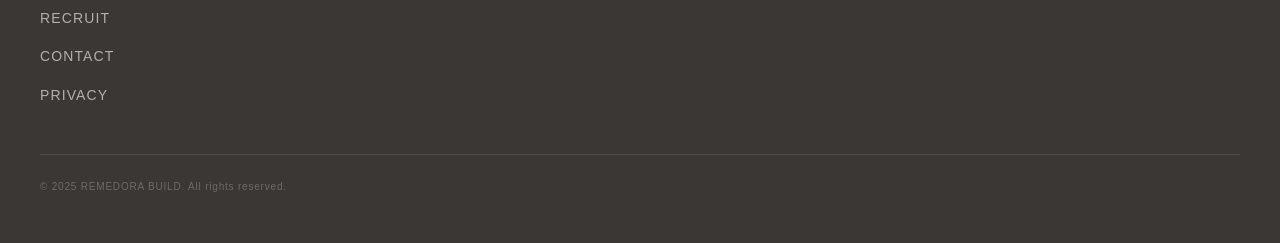
==== commit a2f97205: "Add files via upload" ====
--- a/company.html
+++ b/company.html
@@ -4,14 +4,14 @@
   <meta charset="UTF-8">
   <meta name="viewport" content="width=device-width, initial-scale=1.0">
   <title>COMPANY — REMEDORA BUILD</title>
-  <meta name="description" content="レメドラ建設の想いと価値観。地域に根ざした手仕事の建築を通じて、長く使える建物を丁寧につくります。">
+  <meta name="description" content="レメドラ建設の想いと価値観。2008年創業。兵庫県明石市を拠点に、住宅・店舗・小規模改修の設計施工を行っています。代表・会社概要・対応エリアはこちら。">
+  <meta property="og:title" content="COMPANY — REMEDORA BUILD">
+  <meta property="og:description" content="レメドラ建設の想いと価値観。地域に根ざした手仕事の建築を通じて、長く使える建物を丁寧につくります。">
+  <meta property="og:type" content="website">
   <link rel="stylesheet" href="assets/css/style.css">
 </head>
 <body>
 
-  <!-- ========================================================
-       SITE HEADER (solid on inner page)
-       ======================================================== -->
   <header class="site-header site-header--solid" role="banner">
     <div class="site-header__inner">
       <a href="index.html" class="site-header__logo" aria-label="REMEDORA BUILD トップ">
@@ -19,7 +19,6 @@
         <small>ARCHITECTURE &amp; CONSTRUCTION</small>
       </a>
       <div class="site-header__actions">
-        <a href="recruit.html" class="header-recruit-pill" aria-label="採用情報">RECRUIT</a>
         <button class="menu-circle" aria-label="メニューを開く" aria-expanded="false" aria-controls="navOverlay">
           <span class="menu-circle__bars" aria-hidden="true">
             <span class="menu-circle__bar"></span>
@@ -32,50 +31,43 @@
     </div>
   </header>
 
-  <!-- ========================================================
-       NAV OVERLAY
-       ======================================================== -->
   <div class="nav-overlay" id="navOverlay" role="dialog" aria-modal="true" aria-label="ナビゲーション">
     <button class="nav-overlay__close" aria-label="メニューを閉じる">&times;</button>
     <div class="nav-overlay__inner">
       <p class="nav-overlay__label">Navigation</p>
       <nav class="nav-overlay__list" aria-label="メインナビゲーション">
         <a href="index.html"   data-page="index.html">TOP</a>
+        <a href="service.html" data-page="service.html">SERVICE</a>
         <a href="company.html" data-page="company.html">COMPANY</a>
-        <a href="works.html"   data-page="works.html">WORKS</a>
         <a href="recruit.html" data-page="recruit.html">RECRUIT</a>
+        <a href="contact.html" data-page="contact.html">CONTACT</a>
       </nav>
     </div>
   </div>
 
   <main class="company-page">
 
-    <!-- ======================================================
-         HERO PHOTO — full-width warm image
-         ====================================================== -->
-    <div class="company-photo" role="img" aria-label="建築現場・施設外観のイメージ写真">
+    <!-- 1. COMPANY HERO -->
+    <div class="company-photo" role="img" aria-label="建築施設外観のイメージ写真">
       <img src="assets/images/company.jpg" alt="建築施設外観">
       <div class="company-photo__overlay" aria-hidden="true"></div>
     </div>
 
-    <!-- ======================================================
-         WHITE PANEL — vertical heading + circle CTA
-         ====================================================== -->
+    <!-- 2. MESSAGE -->
     <section class="company-panel" aria-label="会社の想い">
       <p class="company-panel__eyebrow">Our Philosophy</p>
-
       <div class="company-panel__row">
-        <!-- Vertical Japanese heading -->
         <h1 class="company-vert-title" lang="ja">
           誠実な<br>手仕事で<br>刻む。
         </h1>
       </div>
     </section>
 
-    <!-- ======================================================
-         COMPANY BODY — philosophy text
-         ====================================================== -->
-    <section class="company-body" aria-label="会社概要・理念">
+    <!-- — 直線：white → cream -->
+    <div class="line-divider" aria-hidden="true"></div>
+
+    <!-- 3. STORY / BACKGROUND (cream) -->
+    <section class="company-body" aria-label="創業背景・こだわり">
       <h2 class="company-body__title">
         対話から始まる、<br>
         丁寧な建築。
@@ -87,83 +79,204 @@
         大手ゼネコンにできる仕事より、私たちにしかできない仕事を選んできました。それは、現場監督と職人が直接言葉を交わし、素材の特性を確かめながら進める手仕事の建築です。
       </p>
       <p class="company-body__text">
+        私たちが大切にしているのは「完成後の関係」です。建物は完成してからが本番。引き渡し後も気軽に相談できる存在でいることが、地域の工務店としての責任だと考えています。
+      </p>
+      <p class="company-body__text">
         完成したとき、依頼主が「自分の建物だ」と感じられること。それが、私たちの目指す仕事の姿です。
       </p>
-
-      <!-- Breadcrumb back to TOP -->
-      <a href="index.html" style="display:inline-flex;align-items:center;gap:8px;font-size:12px;letter-spacing:.1em;color:var(--c-sand);margin-top:var(--sp-16);">
-        ← TOP へ戻る
-      </a>
-    </section>
-
-    <!-- ======================================================
-         CURVE: cream → beige
-         ====================================================== -->
-    <div class="curve-divider" aria-hidden="true">
-      <svg viewBox="0 0 390 72" xmlns="http://www.w3.org/2000/svg" preserveAspectRatio="none" height="72">
-        <rect x="0" y="0" width="390" height="72" fill="#F3EFE8"/>
-        <path d="M0,0 C97.5,72 292.5,72 390,0 L390,72 L0,72 Z" fill="#E9DFD1"/>
-      </svg>
-    </div>
-
-    <!-- ======================================================
-         VALUES SECTION
-         ====================================================== -->
+    </section>
+
+    <!-- — 直線：cream → beige -->
+    <div class="line-divider" aria-hidden="true"></div>
+
+    <!-- VALUES -->
     <section class="company-values" aria-label="私たちの価値観">
       <p class="company-values__eyebrow">Our Values</p>
-
       <div class="value-item">
         <p class="value-item__num">01</p>
         <h3 class="value-item__title">素材への敬意</h3>
-        <p class="value-item__text">
-          木、鉄、石、土——それぞれの素材には固有の性質と美しさがあります。私たちはその声を聞き、素材が最も輝く場所と使い方を選びます。
-        </p>
-      </div>
-
+        <p class="value-item__text">木、鉄、石、土——それぞれの素材には固有の性質と美しさがあります。私たちはその声を聞き、素材が最も輝く場所と使い方を選びます。素材選びは完成後20年の耐久性にも直結します。</p>
+      </div>
       <div class="value-item">
         <p class="value-item__num">02</p>
         <h3 class="value-item__title">丁寧な対話</h3>
-        <p class="value-item__text">
-          設計は、会話から生まれます。依頼主の生活リズム、好みの光、将来の変化——図面に落とす前に、何度も言葉を重ねます。
-        </p>
-      </div>
-
+        <p class="value-item__text">設計は、会話から生まれます。依頼主の生活リズム、好みの光、将来の変化——図面に落とす前に、何度も言葉を重ねます。「言いにくいこと」を言いやすい関係を、現場でも大切にしています。</p>
+      </div>
       <div class="value-item">
         <p class="value-item__num">03</p>
         <h3 class="value-item__title">長く使える建物</h3>
-        <p class="value-item__text">
-          流行を追わず、10年・20年後も愛着を持って使い続けられる空間をつくることが、私たちの責任です。
-        </p>
-      </div>
-
-      <div style="padding-top:var(--sp-48); display:flex; justify-content:center;">
-        <a href="works.html" class="pill pill--brown">施工事例を見る</a>
-      </div>
-    </section>
-
-    <!-- ======================================================
-         CURVE: beige → dark (footer)
-         ====================================================== -->
-    <div class="curve-divider" aria-hidden="true">
-      <svg viewBox="0 0 390 72" xmlns="http://www.w3.org/2000/svg" preserveAspectRatio="none" height="72">
-        <rect x="0" y="0" width="390" height="72" fill="#E9DFD1"/>
-        <path d="M0,0 C97.5,72 292.5,72 390,0 L390,72 L0,72 Z" fill="#161616"/>
-      </svg>
+        <p class="value-item__text">流行を追わず、10年・20年後も愛着を持って使い続けられる空間をつくることが、私たちの責任です。メンテナンスしやすい設計にすることも、長く使うための重要な仕事のひとつです。</p>
+      </div>
+    </section>
+
+    <!-- — 直線：beige → white -->
+    <div class="line-divider" aria-hidden="true"></div>
+
+    <!-- 4. PROFILE (white) -->
+    <section class="company-profile" aria-label="代表プロフィール">
+      <p class="company-profile__eyebrow">Profile</p>
+      <div class="profile-card">
+        <div class="profile-card__img">
+          <img src="assets/images/company.jpg" alt="代表 田村 誠一 プロフィール写真">
+        </div>
+        <div>
+          <p class="profile-card__role">代表・設計施工責任者</p>
+          <h2 class="profile-card__name">田村 誠一</h2>
+          <p class="profile-card__text">
+            1972年生まれ、兵庫県明石市出身。工業高校卒業後、地元工務店に大工として入社。約15年の現場経験を経て、2008年にレメドラ建設を創業。住宅・店舗・改修まで幅広く手がけながら、依頼主との対話を最も大切にする施工スタイルを貫く。
+          </p>
+          <p class="profile-card__text" style="margin-top:var(--sp-16);">
+            「材料の声を聞いて、その場所に合った使い方をすること。それが私の仕事の始まりです。」
+          </p>
+          <div class="profile-card__certs">
+            <span class="profile-card__cert">一級建築施工管理技士</span>
+            <span class="profile-card__cert">二級建築士</span>
+            <span class="profile-card__cert">木造建築士</span>
+          </div>
+        </div>
+      </div>
+    </section>
+
+    <!-- — 直線：white → beige -->
+    <div class="line-divider" aria-hidden="true"></div>
+
+    <!-- 5. COMPANY INFO DETAIL (beige) -->
+    <section class="company-info-detail" aria-label="会社概要">
+      <p class="company-info-detail__eyebrow">Company Info</p>
+      <table class="info-table">
+        <tbody>
+          <tr>
+            <th scope="row">屋号</th>
+            <td>REMEDORA BUILD（レメドラ建設）</td>
+          </tr>
+          <tr>
+            <th scope="row">事業内容</th>
+            <td>住宅・店舗・小規模改修の設計施工<br>新築・リノベーション・木工造作・店舗内装</td>
+          </tr>
+          <tr>
+            <th scope="row">創業</th>
+            <td>2008年</td>
+          </tr>
+          <tr>
+            <th scope="row">代表</th>
+            <td>田村 誠一</td>
+          </tr>
+          <tr>
+            <th scope="row">社員数</th>
+            <td>12名</td>
+          </tr>
+          <tr>
+            <th scope="row">所在地</th>
+            <td>兵庫県明石市周辺<br><span style="font-size:12px;opacity:.7;">（詳細住所はお問い合わせ後にご案内します）</span></td>
+          </tr>
+          <tr>
+            <th scope="row">営業時間</th>
+            <td>9:00〜18:00</td>
+          </tr>
+          <tr>
+            <th scope="row">定休日</th>
+            <td>日曜・祝日</td>
+          </tr>
+          <tr>
+            <th scope="row">資格</th>
+            <td>一級建築施工管理技士、二級建築士、木造建築士</td>
+          </tr>
+        </tbody>
+      </table>
+    </section>
+
+    <!-- — 直線：beige → cream -->
+    <div class="line-divider" aria-hidden="true"></div>
+
+    <!-- 6. AREA / ACCESS DETAIL (cream) -->
+    <section class="company-access" aria-label="対応エリア・アクセス">
+      <p class="company-access__eyebrow">Area / Access</p>
+      <h2 class="company-access__title">対応エリア・アクセス</h2>
+      <p style="font-size:14px;line-height:1.9;color:var(--c-sand);margin-bottom:var(--sp-16);">
+        主に以下のエリアを中心に対応しています。エリア外のご相談も内容によって対応可能ですので、まずはお問い合わせください。
+      </p>
+      <div class="area-tags">
+        <span class="area-tag">明石市</span>
+        <span class="area-tag">神戸市西区</span>
+        <span class="area-tag">加古川市</span>
+        <span class="area-tag">播磨町</span>
+        <span class="area-tag">稲美町</span>
+        <span class="area-tag">神戸市垂水区</span>
+      </div>
+      <table class="info-table" style="margin-bottom:var(--sp-8);">
+        <tbody>
+          <tr>
+            <th scope="row">所在地</th>
+            <td>兵庫県明石市周辺</td>
+          </tr>
+          <tr>
+            <th scope="row">最寄り駅</th>
+            <td>JR明石駅・山陽明石駅より徒歩圏内</td>
+          </tr>
+        </tbody>
+      </table>
+      <div class="map-placeholder" role="img" aria-label="地図（準備中）">
+        <div>
+          <span class="map-placeholder__label">Google Map</span>
+          <span class="map-placeholder__address">兵庫県明石市周辺<br>詳細住所はお問い合わせ後にご案内します</span>
+        </div>
+      </div>
+    </section>
+
+    <!-- ◎ アーチ：cream → dark -->
+    <div class="curve-divider" style="background:var(--c-dark);" aria-hidden="true">
+      <svg class="curve-divider__svg" viewBox="0 0 1440 72" preserveAspectRatio="none" xmlns="http://www.w3.org/2000/svg"><path d="M0,24 Q720,104 1440,24 L1440,0 L0,0 Z" fill="var(--c-cream)"/></svg>
+    </div>
+
+    <!-- 7. PHOTO / ATMOSPHERE (dark) -->
+    <section class="company-atmosphere" aria-label="仕事の雰囲気">
+      <p class="company-atmosphere__eyebrow">Atmosphere</p>
+      <div class="atmosphere-grid">
+        <div class="atmosphere-grid__img">
+          <img src="assets/images/works-01.jpg" alt="現場施工の様子">
+        </div>
+        <div class="atmosphere-grid__img">
+          <img src="assets/images/works-03.jpg" alt="改修現場の様子">
+        </div>
+        <div class="atmosphere-grid__img">
+          <img src="assets/images/works-05.jpg" alt="仕上げ作業の様子">
+        </div>
+      </div>
+    </section>
+
+    <!-- ◎ アーチ：dark → cream -->
+    <div class="curve-divider" style="background:var(--c-dark);" aria-hidden="true">
+      <svg class="curve-divider__svg" viewBox="0 0 1440 72" preserveAspectRatio="none" xmlns="http://www.w3.org/2000/svg"><path d="M0,48 Q720,-32 1440,48 L1440,72 L0,72 Z" fill="var(--c-cream)"/></svg>
+    </div>
+
+    <!-- 8. CTA (cream) -->
+    <section class="cta-band" aria-label="お問い合わせ">
+      <p class="cta-band__eyebrow">Contact</p>
+      <h2 class="cta-band__title">まずは、ご相談ください。</h2>
+      <p class="cta-band__text">
+        新築・改修・修繕、どんな小さなことでもお聞きします。<br>
+        初回相談は無料です。
+      </p>
+      <a href="contact.html" class="pill pill--dark">相談・問い合わせをする</a>
+    </section>
+
+    <!-- ◎ アーチ：cream → dark -->
+    <div class="curve-divider" style="background:var(--c-dark);" aria-hidden="true">
+      <svg class="curve-divider__svg" viewBox="0 0 1440 72" preserveAspectRatio="none" xmlns="http://www.w3.org/2000/svg"><path d="M0,24 Q720,104 1440,24 L1440,0 L0,0 Z" fill="var(--c-cream)"/></svg>
     </div>
 
   </main>
 
-  <!-- ========================================================
-       FOOTER
-       ======================================================== -->
   <footer class="site-footer" role="contentinfo">
     <p class="site-footer__logo">REMEDORA BUILD</p>
     <p class="site-footer__tagline">ARCHITECTURE &amp; CONSTRUCTION</p>
     <nav class="site-footer__nav" aria-label="フッターナビゲーション">
       <a href="index.html">TOP</a>
+      <a href="service.html">SERVICE</a>
       <a href="company.html">COMPANY</a>
-      <a href="works.html">WORKS</a>
       <a href="recruit.html">RECRUIT</a>
+      <a href="contact.html">CONTACT</a>
+      <a href="privacy.html">PRIVACY</a>
     </nav>
     <div class="site-footer__rule" aria-hidden="true"></div>
     <p class="site-footer__copy">&copy; 2025 REMEDORA BUILD. All rights reserved.</p>
--- a/assets/css/style.css
+++ b/assets/css/style.css
@@ -1,918 +1,1374 @@
-/* ============================================================
-   REMEDORA BUILD — Architecture Demo Site
-   assets/css/style.css  |  SP-first, no build tools
-   ============================================================ */
-
-/* ---- CSS Variables ----------------------------------------- */
-:root {
-  --c-cream:   #F3EFE8;
-  --c-beige:   #E9DFD1;
-  --c-white:   #FAFAF8;
-  --c-dark:    #161616;
-  --c-char:    #1E1E1E;
-  --c-mustard: #E3C11B;
-  --c-green:   #7E9473;
-  --c-brown:   #8A6B4D;
-  --c-blue:    #4B78D6;
-  --c-ink:     #2A241D;
-  --c-sand:    #5A5248;
-  --c-on-dark: #F4F0EA;
-  --c-on-mid:  #E8E1D6;
-
-  --font-serif: Georgia, 'Times New Roman', serif;
-  --font-sans:  -apple-system, 'Helvetica Neue', Arial, sans-serif;
-
-  --edge:     24px;
-  --header-h: 60px;
-
-  --sp-4:  4px;  --sp-8:  8px;  --sp-12: 12px; --sp-16: 16px;
-  --sp-24: 24px; --sp-32: 32px; --sp-40: 40px; --sp-48: 48px;
-  --sp-64: 64px; --sp-80: 80px; --sp-96: 96px;
-}
-
-/* ---- Reset -------------------------------------------------- */
-*, *::before, *::after { box-sizing: border-box; margin: 0; padding: 0; }
-html   { font-size: 16px; scroll-behavior: smooth; -webkit-text-size-adjust: 100%; overflow-x: hidden; }
-body   { font-family: var(--font-sans); background: var(--c-cream); color: var(--c-ink);
-         line-height: 1.6; overflow-x: hidden; }
-img    { display: block; max-width: 100%; height: auto; }
-a      { text-decoration: none; color: inherit; }
-button { border: none; background: none; cursor: pointer; font: inherit; }
-ul, ol { list-style: none; }
-
-/* ---- Placeholder Image Blocks ------------------------------- */
-/* These divs stand in for real photos until images are supplied  */
-.ph {
-  display: block;
-  width: 100%;
-  height: 100%;
-}
-.ph--hero {
-  background: radial-gradient(ellipse at 68% 28%, rgba(90,78,64,.7) 0%, transparent 55%),
-              linear-gradient(160deg, #3e3a34 0%, #1c1a17 60%, #2e2b25 100%);
-}
-.ph--company {
-  background: radial-gradient(ellipse at 40% 50%, rgba(200,170,130,.6) 0%, transparent 60%),
-              linear-gradient(135deg, #c8aa86 0%, #9c7a58 50%, #78583a 100%);
-}
-.ph--w1 { background: linear-gradient(148deg, #4a4540 0%, #28231f 100%); }
-.ph--w2 { background: linear-gradient(148deg, #3a4240 0%, #1c2220 100%); }
-.ph--w3 { background: linear-gradient(148deg, #443c32 0%, #221e18 100%); }
-.ph--w4 { background: linear-gradient(148deg, #3c3846 0%, #1c1a22 100%); }
-.ph--w5 { background: linear-gradient(148deg, #424038 0%, #201e18 100%); }
-
-/* ============================================================
-   SITE HEADER
-   ============================================================ */
-.site-header {
-  position: fixed;
-  top: 0; left: 0; right: 0;
-  height: var(--header-h);
-  z-index: 100;
-  transition: background .35s ease, backdrop-filter .35s ease;
-}
-.site-header--solid { background: var(--c-dark); }
-.site-header--scrolled {
-  background: rgba(22,22,22,.92);
-  backdrop-filter: blur(12px);
-  -webkit-backdrop-filter: blur(12px);
-}
-
-.site-header__inner {
-  display: flex;
-  align-items: center;
-  justify-content: space-between;
-  height: 100%;
-  padding: 0 var(--edge);
-}
-
-/* Logo */
-.site-header__logo {
-  font-family: var(--font-serif);
-  font-size: 17px;
-  font-weight: 300;
-  letter-spacing: .14em;
-  color: var(--c-on-dark);
-  line-height: 1;
-  display: flex;
-  flex-direction: column;
-  gap: 3px;
-}
-.site-header__logo small {
-  font-size: 8px;
-  letter-spacing: .22em;
-  opacity: .55;
-  font-family: var(--font-sans);
-}
-
-/* Header actions */
-.site-header__actions { display: flex; align-items: center; gap: var(--sp-8); }
-
-/* Pill — Recruit shortcut */
-.header-recruit-pill {
-  display: inline-flex;
-  align-items: center;
-  justify-content: center;
-  padding: 7px 16px;
-  border-radius: 999px;
-  border: 1px solid rgba(244,240,234,.4);
-  color: var(--c-on-dark);
-  font-size: 10px;
-  letter-spacing: .12em;
-  transition: background .2s;
-}
-.header-recruit-pill:hover { background: rgba(255,255,255,.1); }
-
-/* MENU circle button */
-.menu-circle {
-  width: 50px;
-  height: 50px;
-  border-radius: 50%;
-  border: 1px solid rgba(244,240,234,.4);
-  color: var(--c-on-dark);
-  display: flex;
-  flex-direction: column;
-  align-items: center;
-  justify-content: center;
-  gap: 4px;
-  transition: background .2s;
-}
-.menu-circle:hover { background: rgba(255,255,255,.1); }
-.menu-circle__label { font-size: 8px; letter-spacing: .14em; }
-.menu-circle__bars  { display: flex; flex-direction: column; gap: 3px; }
-.menu-circle__bar   { display: block; width: 18px; height: 1px; background: var(--c-on-dark); }
-
-/* ============================================================
-   NAV OVERLAY
-   ============================================================ */
-.nav-overlay {
-  position: fixed;
-  inset: 0;
-  background: var(--c-dark);
-  z-index: 200;
-  display: flex;
-  flex-direction: column;
-  align-items: center;
-  justify-content: center;
-  opacity: 0;
-  pointer-events: none;
-  transition: opacity .4s ease;
-}
-.nav-overlay.is-open { opacity: 1; pointer-events: all; }
-
-.nav-overlay__close {
-  position: absolute;
-  top: 18px; right: var(--edge);
-  width: 50px; height: 50px;
-  border-radius: 50%;
-  border: 1px solid rgba(244,240,234,.35);
-  color: var(--c-on-dark);
-  font-size: 20px;
-  display: flex;
-  align-items: center;
-  justify-content: center;
-  transition: background .2s;
-}
-.nav-overlay__close:hover { background: rgba(255,255,255,.08); }
-
-.nav-overlay__inner {
-  display: flex;
-  flex-direction: column;
-  align-items: center;
-  gap: var(--sp-40);
-}
-.nav-overlay__label {
-  font-size: 9px;
-  letter-spacing: .22em;
-  color: rgba(244,240,234,.35);
-  text-transform: uppercase;
-  margin-bottom: var(--sp-8);
-}
-.nav-overlay__list {
-  display: flex;
-  flex-direction: column;
-  align-items: center;
-  gap: var(--sp-32);
-}
-.nav-overlay__list a {
-  font-family: var(--font-serif);
-  font-size: 36px;
-  font-weight: 300;
-  letter-spacing: .1em;
-  color: var(--c-on-dark);
-  transition: opacity .2s;
-}
-.nav-overlay__list a:hover { opacity: .5; }
-.nav-overlay__list a.is-current { opacity: .38; pointer-events: none; }
-
-/* ============================================================
-   HERO — TOP PAGE
-   ============================================================ */
-.hero {
-  position: relative;
-  height: 100svh;
-  min-height: 600px;
-  overflow: hidden;
-}
-
-/* Background */
-.hero__bg {
-  position: absolute;
-  inset: 0;
-  z-index: 1;
-}
-.hero__bg-img {
-  width: 100%;
-  height: 100%;
-  object-fit: cover;
-  object-position: 62% center;
-}
-.hero__overlay {
-  position: absolute;
-  inset: 0;
-  background: linear-gradient(to bottom,
-    rgba(0,0,0,.04) 0%,
-    rgba(0,0,0,.18) 100%);
-}
-
-/* Vertical copy — right side */
-.hero__vcopy {
-  position: absolute;
-  right: 32px;
-  top: 36%;
-  display: flex;
-  flex-direction: row-reverse;
-  gap: var(--sp-8);
-  z-index: 6;
-}
-.hero__vc-line {
-  writing-mode: vertical-rl;
-  text-orientation: mixed;
-  font-size: 11px;
-  letter-spacing: .16em;
-  color: rgba(244,240,234,.78);
-  white-space: nowrap;
-  line-height: 1.7;
-}
-
-/* Main content — left bottom */
-.hero__content {
-  position: absolute;
-  left: var(--edge);
-  bottom: clamp(80px, 20svh, 140px);
-  width: clamp(280px, 88vw, 440px);
-  z-index: 5;
-}
-.hero__eyebrow {
-  font-size: 10px;
-  letter-spacing: .2em;
-  text-transform: uppercase;
-  color: rgba(244,240,234,.6);
-  margin-bottom: var(--sp-12);
-}
-.hero__title {
-  font-family: var(--font-serif);
-  font-size: clamp(50px, 14vw, 90px);
-  font-weight: 300;
-  line-height: .92;
-  letter-spacing: .06em;
-  color: var(--c-on-dark);
-  margin-bottom: var(--sp-16);
-}
-.hero__lead {
-  font-size: 13px;
-  line-height: 1.95;
-  letter-spacing: .03em;
-  color: rgba(244,240,234,.78);
-  margin-bottom: var(--sp-32);
-  max-width: 72vw;
-}
-.hero__cta {
-  display: inline-flex;
-  align-items: center;
-  justify-content: center;
-  padding: 14px 32px;
-  border-radius: 999px;
-  background: rgba(243,239,232,.16);
-  border: 1px solid rgba(244,240,234,.4);
-  color: var(--c-on-dark);
-  font-size: 13px;
-  letter-spacing: .08em;
-  backdrop-filter: blur(12px);
-  -webkit-backdrop-filter: blur(12px);
-  transition: background .2s;
-}
-.hero__cta:hover { background: rgba(243,239,232,.28); }
-
-/* Scroll indicator */
-.hero__scroll {
-  position: absolute;
-  bottom: 24px;
-  left: 50%;
-  transform: translateX(-50%);
-  z-index: 5;
-  display: flex;
-  flex-direction: column;
-  align-items: center;
-  gap: 6px;
-}
-.hero__scroll-label { font-size: 8px; letter-spacing: .22em; color: rgba(244,240,234,.4); }
-.hero__scroll-line  {
-  width: 1px; height: 36px;
-  background: linear-gradient(to bottom, rgba(244,240,234,.4), transparent);
-  animation: scrollPulse 2s ease-in-out infinite;
-}
-@keyframes scrollPulse {
-  0%,100% { opacity: .4; } 50% { opacity: 1; }
-}
-
-/* ============================================================
-   CURVE DIVIDER
-   ============================================================ */
-.curve-divider { line-height: 0; overflow: hidden; }
-.curve-divider svg { display: block; width: 100%; }
-
-/* ============================================================
-   SECTION HEADING (shared)
-   ============================================================ */
-.section-hd {
-  padding: var(--sp-80) var(--edge) var(--sp-48);
-}
-.section-hd__eyebrow {
-  font-size: 9px;
-  letter-spacing: .22em;
-  text-transform: uppercase;
-  margin-bottom: var(--sp-12);
-}
-.section-hd__title {
-  font-family: var(--font-serif);
-  font-size: clamp(48px, 13vw, 72px);
-  font-weight: 300;
-  line-height: .95;
-  letter-spacing: .04em;
-}
-.section-hd__lead {
-  font-size: 13px;
-  line-height: 1.9;
-  letter-spacing: .03em;
-  margin-top: var(--sp-16);
-  max-width: 80vw;
-}
-
-/* ============================================================
-   PILL CTA  /  CIRCLE CTA
-   ============================================================ */
-.pill {
-  display: inline-flex;
-  align-items: center;
-  justify-content: center;
-  border-radius: 999px;
-  transition: opacity .2s, background .2s;
-}
-.pill:hover { opacity: .72; }
-
-.pill--dark {
-  padding: 15px 44px;
-  background: var(--c-ink);
-  color: var(--c-on-dark);
-  font-size: 13px;
-  letter-spacing: .08em;
-}
-.pill--light {
-  padding: 15px 44px;
-  background: transparent;
-  border: 1px solid rgba(244,240,234,.4);
-  color: var(--c-on-dark);
-  font-size: 13px;
-  letter-spacing: .08em;
-}
-.pill--brown {
-  padding: 15px 44px;
-  background: var(--c-brown);
-  color: var(--c-on-dark);
-  font-size: 13px;
-  letter-spacing: .08em;
-}
-
-.circle-cta {
-  display: inline-flex;
-  align-items: center;
-  justify-content: center;
-  width: 92px;
-  height: 92px;
-  border-radius: 50%;
-  border: 1px solid var(--c-brown);
-  color: var(--c-brown);
-  font-size: 24px;
-  transition: background .2s, color .2s;
-}
-.circle-cta:hover { background: var(--c-brown); color: var(--c-on-dark); }
-
-/* ============================================================
-   PROJECT CARD (Works)
-   ============================================================ */
-.project-card {
-  margin: 0 var(--edge) var(--sp-48);
-}
-.project-card__fig {
-  width: 100%;
-  aspect-ratio: 16 / 10;
-  overflow: hidden;
-  border-radius: 3px;
-  margin-bottom: var(--sp-16);
-}
-.project-card__fig .ph { width: 100%; height: 100%; }
-.project-card__meta {
-  font-size: 10px;
-  letter-spacing: .16em;
-  text-transform: uppercase;
-  opacity: .45;
-  margin-bottom: var(--sp-8);
-}
-.project-card__title {
-  font-family: var(--font-serif);
-  font-size: 20px;
-  font-weight: 300;
-  letter-spacing: .04em;
-  margin-bottom: var(--sp-8);
-}
-.project-card__text {
-  font-size: 13px;
-  line-height: 1.85;
-  letter-spacing: .025em;
-  opacity: .65;
-}
-
-/* ============================================================
-   TOP — INTRO TEASER (cream bg)
-   ============================================================ */
-.intro-teaser {
-  background: var(--c-cream);
-  padding: var(--sp-80) var(--edge);
-}
-.intro-teaser__eyebrow {
-  font-size: 9px;
-  letter-spacing: .22em;
-  text-transform: uppercase;
-  color: var(--c-green);
-  margin-bottom: var(--sp-24);
-}
-.intro-teaser__title {
-  font-family: var(--font-serif);
-  font-size: clamp(30px, 8vw, 44px);
-  font-weight: 300;
-  line-height: 1.35;
-  letter-spacing: .04em;
-  color: var(--c-ink);
-  margin-bottom: var(--sp-24);
-}
-.intro-teaser__text {
-  font-size: 14px;
-  line-height: 1.95;
-  letter-spacing: .03em;
-  color: var(--c-sand);
-  margin-bottom: var(--sp-40);
-  max-width: 82vw;
-}
-/* fix missing variable */
-.intro-teaser__title + .intro-teaser__text { margin-top: var(--sp-24); }
-.intro-teaser__row {
-  display: flex;
-  align-items: center;
-  gap: var(--sp-24);
-}
-
-/* ============================================================
-   TOP — WORKS PREVIEW (dark)
-   ============================================================ */
-.works-preview {
-  background: var(--c-dark);
-  padding-bottom: var(--sp-48);
-}
-.works-preview .section-hd__eyebrow { color: rgba(244,240,234,.4); }
-.works-preview .section-hd__title   { color: var(--c-on-dark); }
-.works-preview .project-card__meta  { color: var(--c-on-mid); }
-.works-preview .project-card__title { color: var(--c-on-dark); }
-.works-preview .project-card__text  { color: var(--c-on-dark); }
-.works-preview__cta {
-  padding: var(--sp-32) var(--edge) var(--sp-64);
-  display: flex;
-  justify-content: center;
-}
-
-/* ============================================================
-   TOP — RECRUIT TEASER (mustard)
-   ============================================================ */
-.recruit-teaser {
-  background: var(--c-mustard);
-  padding: var(--sp-80) var(--edge);
-}
-.recruit-teaser__eyebrow {
-  font-size: 9px;
-  letter-spacing: .22em;
-  text-transform: uppercase;
-  color: rgba(42,36,29,.55);
-  margin-bottom: var(--sp-24);
-}
-.recruit-teaser__title {
-  font-family: var(--font-serif);
-  font-size: clamp(34px, 9vw, 52px);
-  font-weight: 300;
-  line-height: 1.15;
-  letter-spacing: .04em;
-  color: var(--c-ink);
-  margin-bottom: var(--sp-24);
-}
-.recruit-teaser__text {
-  font-size: 14px;
-  line-height: 1.95;
-  color: rgba(42,36,29,.68);
-  margin-bottom: var(--sp-40);
-  max-width: 80vw;
-}
-.pill--mustard-dark {
-  padding: 15px 44px;
-  background: var(--c-ink);
-  color: var(--c-on-dark);
-  font-size: 13px;
-  letter-spacing: .08em;
-}
-
-/* ============================================================
-   COMPANY PAGE
-   ============================================================ */
-.company-page { background: var(--c-cream); padding-top: var(--header-h); }
-
-/* Hero photo */
-.company-photo {
-  position: relative;
-  width: 100%;
-  aspect-ratio: 4 / 3;
-  overflow: hidden;
-}
-.company-photo .ph { position: absolute; inset: 0; }
-.company-photo__overlay {
-  position: absolute; inset: 0;
-  background: rgba(180,140,96,.1);
-}
-
-/* White panel — vertical heading + CTA */
-.company-panel {
-  background: var(--c-white);
-  padding: var(--sp-64) var(--edge);
-}
-.company-panel__eyebrow {
-  font-size: 9px;
-  letter-spacing: .22em;
-  text-transform: uppercase;
-  color: var(--c-green);
-  margin-bottom: var(--sp-32);
-}
-.company-panel__row {
-  display: flex;
-  align-items: flex-end;
-  justify-content: center;
-  gap: var(--sp-16);
-}
-.company-vert-title {
-  writing-mode: vertical-rl;
-  text-orientation: mixed;
-  font-family: var(--font-serif);
-  font-size: clamp(32px, 9vw, 52px);
-  font-weight: 300;
-  line-height: 1.55;
-  letter-spacing: .08em;
-  color: var(--c-ink);
-}
-
-/* Body */
-.company-body {
-  background: var(--c-cream);
-  padding: var(--sp-64) var(--edge) var(--sp-80);
-}
-.company-body__title {
-  font-family: var(--font-serif);
-  font-size: clamp(24px, 6vw, 36px);
-  font-weight: 300;
-  line-height: 1.4;
-  letter-spacing: .04em;
-  color: var(--c-ink);
-  margin-bottom: var(--sp-24);
-}
-.company-body__text {
-  font-size: 14px;
-  line-height: 1.95;
-  letter-spacing: .03em;
-  color: var(--c-sand);
-  margin-bottom: var(--sp-40);
-}
-
-/* Values */
-.company-values {
-  background: var(--c-beige);
-  padding: var(--sp-64) var(--edge) var(--sp-80);
-}
-.company-values__eyebrow {
-  font-size: 9px;
-  letter-spacing: .22em;
-  text-transform: uppercase;
-  color: var(--c-brown);
-  margin-bottom: var(--sp-40);
-}
-.value-item {
-  padding: var(--sp-32) 0;
-  border-top: 1px solid rgba(42,36,29,.12);
-}
-.value-item:last-child { border-bottom: 1px solid rgba(42,36,29,.12); }
-.value-item__num {
-  font-size: 10px;
-  letter-spacing: .22em;
-  color: var(--c-brown);
-  margin-bottom: var(--sp-8);
-}
-.value-item__title {
-  font-family: var(--font-serif);
-  font-size: 22px;
-  font-weight: 300;
-  letter-spacing: .04em;
-  color: var(--c-ink);
-  margin-bottom: var(--sp-12);
-}
-.value-item__text {
-  font-size: 13px;
-  line-height: 1.9;
-  color: var(--c-sand);
-}
-
-/* ============================================================
-   WORKS PAGE
-   ============================================================ */
-.works-page {
-  background: var(--c-dark);
-  min-height: 100vh;
-  padding-top: var(--header-h);
-}
-.works-page .section-hd        { padding-top: var(--sp-64); }
-.works-page .section-hd__eyebrow { color: rgba(244,240,234,.4); }
-.works-page .section-hd__title   { color: var(--c-on-dark); }
-.works-page .section-hd__lead    { color: rgba(244,240,234,.55); }
-.works-page .project-card__meta  { color: var(--c-on-mid); }
-.works-page .project-card__title { color: var(--c-on-dark); }
-.works-page .project-card__text  { color: var(--c-on-dark); }
-.works-page .project-card        { margin-bottom: var(--sp-64); }
-.works-cta-wrap {
-  padding: var(--sp-32) var(--edge) var(--sp-96);
-  display: flex;
-  justify-content: center;
-}
-
-/* ============================================================
-   RECRUIT PAGE
-   ============================================================ */
-.recruit-page { background: var(--c-mustard); }
-
-.recruit-hero {
-  background: var(--c-mustard);
-  padding: calc(var(--header-h) + var(--sp-64)) var(--edge) var(--sp-80);
-  position: relative;
-}
-.recruit-hero__copy-wrap {
-  position: relative;
-  display: flex;
-  flex-direction: column;
-  align-items: center;
-  margin-bottom: var(--sp-48);
-}
-.recruit-line {
-  display: block;
-  font-family: var(--font-serif);
-  font-size: clamp(52px, 14vw, 80px);
-  font-weight: 300;
-  line-height: .88;
-  letter-spacing: .02em;
-  color: var(--c-ink);
-  text-align: center;
-}
-
-/* Recruit sub-copy */
-.recruit-eyebrow {
-  font-size: 9px;
-  letter-spacing: .22em;
-  text-transform: uppercase;
-  color: rgba(42,36,29,.55);
-  text-align: center;
-  margin-bottom: var(--sp-16);
-}
-.recruit-hero__text {
-  font-size: 14px;
-  line-height: 1.95;
-  color: rgba(42,36,29,.7);
-  text-align: center;
-  max-width: 80vw;
-  margin: 0 auto var(--sp-40);
-}
-
-/* White body panel */
-.recruit-body {
-  position: relative;
-  background: var(--c-white);
-  padding: var(--sp-80) var(--edge) var(--sp-80);
-}
-/* Curve top edge */
-.recruit-body::before {
-  content: '';
-  position: absolute;
-  top: -48px;
-  left: -8%;
-  width: 116%;
-  height: 96px;
-  border-radius: 50%;
-  background: var(--c-white);
-}
-
-.recruit-body > * { position: relative; }
-
-.recruit-body__eyebrow {
-  font-size: 9px;
-  letter-spacing: .22em;
-  text-transform: uppercase;
-  color: var(--c-green);
-  margin-bottom: var(--sp-16);
-}
-.recruit-body__title {
-  font-family: var(--font-serif);
-  font-size: clamp(26px, 7vw, 38px);
-  font-weight: 300;
-  line-height: 1.4;
-  letter-spacing: .04em;
-  color: var(--c-ink);
-  margin-bottom: var(--sp-24);
-}
-.recruit-body__text {
-  font-size: 14px;
-  line-height: 1.95;
-  letter-spacing: .03em;
-  color: var(--c-sand);
-  margin-bottom: var(--sp-40);
-}
-
-/* Positions list */
-.recruit-positions {
-  background: var(--c-beige);
-  padding: var(--sp-64) var(--edge) var(--sp-80);
-}
-.recruit-positions__eyebrow {
-  font-size: 9px;
-  letter-spacing: .22em;
-  text-transform: uppercase;
-  color: var(--c-brown);
-  margin-bottom: var(--sp-40);
-}
-.position-item {
-  padding: var(--sp-24) 0;
-  border-top: 1px solid rgba(42,36,29,.12);
-  display: flex;
-  align-items: center;
-  justify-content: space-between;
-  gap: var(--sp-16);
-}
-.position-item:last-child { border-bottom: 1px solid rgba(42,36,29,.12); }
-.position-item__label {
-  font-family: var(--font-serif);
-  font-size: 18px;
-  font-weight: 300;
-  letter-spacing: .04em;
-  color: var(--c-ink);
-}
-.position-item__tag {
-  font-size: 10px;
-  letter-spacing: .1em;
-  color: var(--c-brown);
-  border: 1px solid var(--c-brown);
-  padding: 4px 12px;
-  border-radius: 999px;
-  white-space: nowrap;
-  flex-shrink: 0;
-}
-
-/* ============================================================
-   PAGE HERO — INNER PAGES  (company / works / recruit upper bg)
-   ============================================================ */
-.page-banner {
-  position: relative;
-  padding-top: calc(var(--header-h) + var(--sp-80));
-  padding-bottom: var(--sp-48);
-  padding-left: var(--edge);
-  padding-right: var(--edge);
-}
-
-/* ============================================================
-   SITE FOOTER
-   ============================================================ */
-.site-footer {
-  background: var(--c-dark);
-  padding: var(--sp-64) var(--edge) var(--sp-48);
-}
-.site-footer__logo {
-  font-family: var(--font-serif);
-  font-size: 20px;
-  font-weight: 300;
-  letter-spacing: .12em;
-  color: var(--c-on-dark);
-  margin-bottom: var(--sp-8);
-}
-.site-footer__tagline {
-  font-size: 10px;
-  letter-spacing: .16em;
-  color: rgba(244,240,234,.38);
-  margin-bottom: var(--sp-48);
-}
-.site-footer__nav {
-  display: flex;
-  flex-direction: column;
-  gap: var(--sp-16);
-  margin-bottom: var(--sp-48);
-}
-.site-footer__nav a {
-  font-size: 14px;
-  letter-spacing: .08em;
-  color: rgba(244,240,234,.65);
-  transition: color .2s;
-}
-.site-footer__nav a:hover { color: var(--c-on-dark); }
-.site-footer__rule {
-  width: 100%;
-  height: 1px;
-  background: rgba(244,240,234,.1);
-  margin-bottom: var(--sp-24);
-}
-.site-footer__copy {
-  font-size: 10px;
-  letter-spacing: .08em;
-  color: rgba(244,240,234,.28);
-}
-
-/* ============================================================
-   UTILITY
-   ============================================================ */
-.visually-hidden {
-  position: absolute; width: 1px; height: 1px;
-  overflow: hidden; clip: rect(0,0,0,0); white-space: nowrap;
-}
-.text-center { text-align: center; }
-.flex-center  { display: flex; justify-content: center; }
-
-/* ============================================================
-   REAL IMAGE OVERRIDES (画像差し替え後に有効化)
-   ============================================================ */
-
-/* Hero背景 img */
-.hero__bg-img {
-  width: 100%;
-  height: 100%;
-  object-fit: cover;
-  object-position: 62% center;
-  display: block;
-}
-
-/* Company 上部写真 img */
-.company-photo img {
-  position: absolute;
-  inset: 0;
-  width: 100%;
-  height: 100%;
-  object-fit: cover;
-  object-position: 50% 40%;
-  display: block;
-}
-
-/* Works カード img */
-.project-card__fig img {
-  width: 100%;
-  height: 100%;
-  object-fit: cover;
-  display: block;
-}
-
-
-
-/* ============================================================
-   RESPONSIVE — tablet and above
-   ============================================================ */
-@media (min-width: 640px) {
-  :root { --edge: 40px; }
-
-  .hero__vcopy       { right: 44px; }
-  .company-photo     { aspect-ratio: 16 / 9; }
-  .recruit-badge     { right: 40px; width: 100px; height: 100px; }
-  .recruit-badge__num { font-size: 30px; }
-  .recruit-badge__sub { font-size: 9px; }
-
-  .section-hd__title { font-size: 80px; }
-  .works-preview__cta, .works-cta-wrap { justify-content: flex-start; padding-left: var(--edge); }
-}
-
-@media (min-width: 960px) {
-  .project-card { max-width: 720px; }
-  .intro-teaser  { max-width: 760px; }
-}
+﻿/* ============================================================
+   REMEDORA BUILD 窶・Architecture Demo Site
+   assets/css/style.css  |  SP-first, no build tools
+   ============================================================ */
+
+/* ---- CSS Variables ----------------------------------------- */
+:root {
+  --c-cream:   #F3EFE8;
+  --c-beige:   #E9DFD1;
+  --c-white:   #FAFAF8;
+  --c-dark:    #161616;
+  --c-char:    #1E1E1E;
+  --c-mustard: #E3C11B;
+  --c-green:   #7E9473;
+  --c-brown:   #8A6B4D;
+  --c-blue:    #4B78D6;
+  --c-ink:     #2A241D;
+  --c-sand:    #5A5248;
+  --c-on-dark: #F4F0EA;
+  --c-on-mid:  #E8E1D6;
+
+  --font-serif: Georgia, 'Times New Roman', serif;
+  --font-sans:  -apple-system, 'Helvetica Neue', Arial, sans-serif;
+
+  --edge:     24px;
+  --header-h: 60px;
+
+  --sp-4:  4px;  --sp-8:  8px;  --sp-12: 12px; --sp-16: 16px;
+  --sp-24: 24px; --sp-32: 32px; --sp-40: 40px; --sp-48: 48px;
+  --sp-64: 64px; --sp-80: 80px; --sp-96: 96px;
+}
+
+/* ---- Reset -------------------------------------------------- */
+*, *::before, *::after { box-sizing: border-box; margin: 0; padding: 0; }
+html   { font-size: 16px; scroll-behavior: smooth; -webkit-text-size-adjust: 100%; overflow-x: hidden; }
+body   { font-family: var(--font-sans); background: var(--c-cream); color: var(--c-ink);
+         line-height: 1.6; overflow-x: hidden; }
+img    { display: block; max-width: 100%; height: auto; }
+a      { text-decoration: none; color: inherit; }
+button { border: none; background: none; cursor: pointer; font: inherit; }
+ul, ol { list-style: none; }
+
+/* ---- Placeholder Image Blocks ------------------------------- */
+/* These divs stand in for real photos until images are supplied  */
+.ph {
+  display: block;
+  width: 100%;
+  height: 100%;
+}
+.ph--hero {
+  background: radial-gradient(ellipse at 68% 28%, rgba(90,78,64,.7) 0%, transparent 55%),
+              linear-gradient(160deg, #3e3a34 0%, #1c1a17 60%, #2e2b25 100%);
+}
+.ph--company {
+  background: radial-gradient(ellipse at 40% 50%, rgba(200,170,130,.6) 0%, transparent 60%),
+              linear-gradient(135deg, #c8aa86 0%, #9c7a58 50%, #78583a 100%);
+}
+.ph--w1 { background: linear-gradient(148deg, #4a4540 0%, #28231f 100%); }
+.ph--w2 { background: linear-gradient(148deg, #3a4240 0%, #1c2220 100%); }
+.ph--w3 { background: linear-gradient(148deg, #443c32 0%, #221e18 100%); }
+.ph--w4 { background: linear-gradient(148deg, #3c3846 0%, #1c1a22 100%); }
+.ph--w5 { background: linear-gradient(148deg, #424038 0%, #201e18 100%); }
+
+/* ============================================================
+   SITE HEADER
+   ============================================================ */
+.site-header {
+  position: fixed;
+  top: 0; left: 0; right: 0;
+  height: var(--header-h);
+  z-index: 100;
+  transition: background .35s ease, backdrop-filter .35s ease;
+}
+.site-header--solid { background: var(--c-dark); }
+.site-header--scrolled {
+  background: rgba(22,22,22,.92);
+  backdrop-filter: blur(12px);
+  -webkit-backdrop-filter: blur(12px);
+}
+
+.site-header__inner {
+  display: flex;
+  align-items: center;
+  justify-content: space-between;
+  height: 100%;
+  padding: 0 var(--edge);
+}
+
+/* Logo */
+.site-header__logo {
+  font-family: var(--font-serif);
+  font-size: 17px;
+  font-weight: 300;
+  letter-spacing: .14em;
+  color: var(--c-on-dark);
+  line-height: 1;
+  display: flex;
+  flex-direction: column;
+  gap: 3px;
+}
+.site-header__logo small {
+  font-size: 8px;
+  letter-spacing: .22em;
+  opacity: .55;
+  font-family: var(--font-sans);
+}
+
+/* Header actions */
+.site-header__actions { display: flex; align-items: center; gap: var(--sp-8); }
+
+/* Pill 窶・Recruit shortcut */
+.header-recruit-pill {
+  display: inline-flex;
+  align-items: center;
+  justify-content: center;
+  padding: 7px 16px;
+  border-radius: 999px;
+  border: 1px solid rgba(244,240,234,.4);
+  color: var(--c-on-dark);
+  font-size: 10px;
+  letter-spacing: .12em;
+  transition: background .2s;
+}
+.header-recruit-pill:hover { background: rgba(255,255,255,.1); }
+
+/* MENU circle button */
+.menu-circle {
+  width: 50px;
+  height: 50px;
+  border-radius: 50%;
+  border: 1px solid rgba(244,240,234,.4);
+  color: var(--c-on-dark);
+  display: flex;
+  flex-direction: column;
+  align-items: center;
+  justify-content: center;
+  gap: 4px;
+  transition: background .2s;
+}
+.menu-circle:hover { background: rgba(255,255,255,.1); }
+.menu-circle__label { font-size: 8px; letter-spacing: .14em; }
+.menu-circle__bars  { display: flex; flex-direction: column; gap: 3px; }
+.menu-circle__bar   { display: block; width: 18px; height: 1px; background: var(--c-on-dark); }
+
+/* ============================================================
+   NAV OVERLAY
+   ============================================================ */
+.nav-overlay {
+  position: fixed;
+  inset: 0;
+  background: var(--c-dark);
+  z-index: 200;
+  display: flex;
+  flex-direction: column;
+  align-items: center;
+  justify-content: center;
+  opacity: 0;
+  pointer-events: none;
+  transition: opacity .4s ease;
+}
+.nav-overlay.is-open { opacity: 1; pointer-events: all; }
+
+.nav-overlay__close {
+  position: absolute;
+  top: 18px; right: var(--edge);
+  width: 50px; height: 50px;
+  border-radius: 50%;
+  border: 1px solid rgba(244,240,234,.35);
+  color: var(--c-on-dark);
+  font-size: 20px;
+  display: flex;
+  align-items: center;
+  justify-content: center;
+  transition: background .2s;
+}
+.nav-overlay__close:hover { background: rgba(255,255,255,.08); }
+
+.nav-overlay__inner {
+  display: flex;
+  flex-direction: column;
+  align-items: center;
+  gap: var(--sp-40);
+}
+.nav-overlay__label {
+  font-size: 9px;
+  letter-spacing: .22em;
+  color: rgba(244,240,234,.35);
+  text-transform: uppercase;
+  margin-bottom: var(--sp-8);
+}
+.nav-overlay__list {
+  display: flex;
+  flex-direction: column;
+  align-items: center;
+  gap: var(--sp-32);
+}
+.nav-overlay__list a {
+  font-family: var(--font-serif);
+  font-size: 36px;
+  font-weight: 300;
+  letter-spacing: .1em;
+  color: var(--c-on-dark);
+  transition: opacity .2s;
+}
+.nav-overlay__list a:hover { opacity: .5; }
+.nav-overlay__list a.is-current { opacity: .38; pointer-events: none; }
+
+/* ============================================================
+   HERO 窶・TOP PAGE
+   ============================================================ */
+.hero {
+  position: relative;
+  height: 100svh;
+  min-height: 600px;
+  overflow: hidden;
+}
+
+/* Background */
+.hero__bg {
+  position: absolute;
+  inset: 0;
+  z-index: 1;
+}
+.hero__bg-img {
+  width: 100%;
+  height: 100%;
+  object-fit: cover;
+  object-position: 62% center;
+}
+.hero__overlay {
+  position: absolute;
+  inset: 0;
+  background: linear-gradient(to bottom,
+    rgba(0,0,0,.04) 0%,
+    rgba(0,0,0,.18) 100%);
+}
+
+/* Vertical copy 窶・right side */
+.hero__vcopy {
+  position: absolute;
+  right: 32px;
+  top: 36%;
+  display: flex;
+  flex-direction: row-reverse;
+  gap: var(--sp-8);
+  z-index: 6;
+}
+.hero__vc-line {
+  writing-mode: vertical-rl;
+  text-orientation: mixed;
+  font-size: 11px;
+  letter-spacing: .16em;
+  color: rgba(244,240,234,.78);
+  white-space: nowrap;
+  line-height: 1.7;
+}
+
+/* Main content 窶・left bottom */
+.hero__content {
+  position: absolute;
+  left: var(--edge);
+  bottom: clamp(80px, 20svh, 140px);
+  width: clamp(280px, 88vw, 440px);
+  z-index: 5;
+}
+.hero__eyebrow {
+  font-size: 10px;
+  letter-spacing: .2em;
+  text-transform: uppercase;
+  color: rgba(244,240,234,.6);
+  margin-bottom: var(--sp-12);
+}
+.hero__title {
+  font-family: var(--font-serif);
+  font-size: clamp(50px, 14vw, 90px);
+  font-weight: 300;
+  line-height: .92;
+  letter-spacing: .06em;
+  color: var(--c-on-dark);
+  margin-bottom: var(--sp-16);
+}
+.hero__lead {
+  font-size: 13px;
+  line-height: 1.95;
+  letter-spacing: .03em;
+  color: rgba(244,240,234,.78);
+  margin-bottom: var(--sp-32);
+  max-width: 72vw;
+}
+.hero__cta {
+  display: inline-flex;
+  align-items: center;
+  justify-content: center;
+  padding: 14px 32px;
+  border-radius: 999px;
+  background: rgba(243,239,232,.16);
+  border: 1px solid rgba(244,240,234,.4);
+  color: var(--c-on-dark);
+  font-size: 13px;
+  letter-spacing: .08em;
+  backdrop-filter: blur(12px);
+  -webkit-backdrop-filter: blur(12px);
+  transition: background .2s;
+}
+.hero__cta:hover { background: rgba(243,239,232,.28); }
+
+/* Scroll indicator */
+.hero__scroll {
+  position: absolute;
+  bottom: 24px;
+  left: 50%;
+  transform: translateX(-50%);
+  z-index: 5;
+  display: flex;
+  flex-direction: column;
+  align-items: center;
+  gap: 6px;
+}
+.hero__scroll-label { font-size: 8px; letter-spacing: .22em; color: rgba(244,240,234,.4); }
+.hero__scroll-line  {
+  width: 1px; height: 36px;
+  background: linear-gradient(to bottom, rgba(244,240,234,.4), transparent);
+  animation: scrollPulse 2s ease-in-out infinite;
+}
+@keyframes scrollPulse {
+  0%,100% { opacity: .4; } 50% { opacity: 1; }
+}
+
+/* ============================================================
+   CURVE DIVIDER  (SVG arch)
+   ============================================================ */
+.curve-divider { height: 72px; overflow: hidden; margin-top: -2px; margin-bottom: -2px; }
+.curve-divider__svg { display: block; width: 100%; height: 100%; }
+
+/* ============================================================
+   SECTION HEADING (shared)
+   ============================================================ */
+.section-hd {
+  padding: var(--sp-80) var(--edge) var(--sp-48);
+}
+.section-hd__eyebrow {
+  font-size: 9px;
+  letter-spacing: .22em;
+  text-transform: uppercase;
+  margin-bottom: var(--sp-12);
+}
+.section-hd__title {
+  font-family: var(--font-serif);
+  font-size: clamp(48px, 13vw, 72px);
+  font-weight: 300;
+  line-height: .95;
+  letter-spacing: .04em;
+}
+.section-hd__lead {
+  font-size: 13px;
+  line-height: 1.9;
+  letter-spacing: .03em;
+  margin-top: var(--sp-16);
+  max-width: 80vw;
+}
+
+/* ============================================================
+   PILL CTA  /  CIRCLE CTA
+   ============================================================ */
+.pill {
+  display: inline-flex;
+  align-items: center;
+  justify-content: center;
+  border-radius: 999px;
+  transition: opacity .2s, background .2s;
+}
+.pill:hover { opacity: .72; }
+
+.pill--dark {
+  padding: 15px 44px;
+  background: var(--c-ink);
+  color: var(--c-on-dark);
+  font-size: 13px;
+  letter-spacing: .08em;
+}
+.pill--light {
+  padding: 15px 44px;
+  background: transparent;
+  border: 1px solid rgba(244,240,234,.4);
+  color: var(--c-on-dark);
+  font-size: 13px;
+  letter-spacing: .08em;
+}
+.pill--brown {
+  padding: 15px 44px;
+  background: var(--c-brown);
+  color: var(--c-on-dark);
+  font-size: 13px;
+  letter-spacing: .08em;
+}
+
+.circle-cta {
+  display: inline-flex;
+  align-items: center;
+  justify-content: center;
+  width: 92px;
+  height: 92px;
+  border-radius: 50%;
+  border: 1px solid var(--c-brown);
+  color: var(--c-brown);
+  font-size: 24px;
+  transition: background .2s, color .2s;
+}
+.circle-cta:hover { background: var(--c-brown); color: var(--c-on-dark); }
+
+/* ============================================================
+   PROJECT CARD (Works)
+   ============================================================ */
+.project-card {
+  margin: 0 var(--edge) var(--sp-48);
+}
+.project-card__fig {
+  width: 100%;
+  aspect-ratio: 16 / 10;
+  overflow: hidden;
+  border-radius: 3px;
+  margin-bottom: var(--sp-16);
+}
+.project-card__fig .ph { width: 100%; height: 100%; }
+.project-card__meta {
+  font-size: 10px;
+  letter-spacing: .16em;
+  text-transform: uppercase;
+  opacity: .45;
+  margin-bottom: var(--sp-8);
+}
+.project-card__title {
+  font-family: var(--font-serif);
+  font-size: 20px;
+  font-weight: 300;
+  letter-spacing: .04em;
+  margin-bottom: var(--sp-8);
+}
+.project-card__text {
+  font-size: 13px;
+  line-height: 1.85;
+  letter-spacing: .025em;
+  opacity: .65;
+}
+
+/* ============================================================
+   TOP 窶・INTRO TEASER (cream bg)
+   ============================================================ */
+.intro-teaser {
+  background: var(--c-cream);
+  padding: var(--sp-80) var(--edge);
+}
+.intro-teaser__eyebrow {
+  font-size: 9px;
+  letter-spacing: .22em;
+  text-transform: uppercase;
+  color: var(--c-green);
+  margin-bottom: var(--sp-24);
+}
+.intro-teaser__title {
+  font-family: var(--font-serif);
+  font-size: clamp(30px, 8vw, 44px);
+  font-weight: 300;
+  line-height: 1.35;
+  letter-spacing: .04em;
+  color: var(--c-ink);
+  margin-bottom: var(--sp-24);
+}
+.intro-teaser__text {
+  font-size: 14px;
+  line-height: 1.95;
+  letter-spacing: .03em;
+  color: var(--c-sand);
+  margin-bottom: var(--sp-40);
+  max-width: 82vw;
+}
+/* fix missing variable */
+.intro-teaser__title + .intro-teaser__text { margin-top: var(--sp-24); }
+.intro-teaser__row {
+  display: flex;
+  align-items: center;
+  gap: var(--sp-24);
+}
+
+/* ============================================================
+   TOP 窶・WORKS PREVIEW (dark)
+   ============================================================ */
+.works-preview {
+  background: var(--c-dark);
+  padding-bottom: var(--sp-48);
+}
+.works-preview .section-hd__eyebrow { color: rgba(244,240,234,.4); }
+.works-preview .section-hd__title   { color: var(--c-on-dark); }
+.works-preview .project-card__meta  { color: var(--c-on-mid); }
+.works-preview .project-card__title { color: var(--c-on-dark); }
+.works-preview .project-card__text  { color: var(--c-on-dark); }
+.works-preview__cta {
+  padding: var(--sp-32) var(--edge) var(--sp-64);
+  display: flex;
+  justify-content: center;
+}
+
+/* ============================================================
+   TOP 窶・RECRUIT TEASER (mustard)
+   ============================================================ */
+.recruit-teaser {
+  background: var(--c-mustard);
+  padding: var(--sp-80) var(--edge);
+}
+.recruit-teaser__eyebrow {
+  font-size: 9px;
+  letter-spacing: .22em;
+  text-transform: uppercase;
+  color: rgba(42,36,29,.55);
+  margin-bottom: var(--sp-24);
+}
+.recruit-teaser__title {
+  font-family: var(--font-serif);
+  font-size: clamp(34px, 9vw, 52px);
+  font-weight: 300;
+  line-height: 1.15;
+  letter-spacing: .04em;
+  color: var(--c-ink);
+  margin-bottom: var(--sp-24);
+}
+.recruit-teaser__text {
+  font-size: 14px;
+  line-height: 1.95;
+  color: rgba(42,36,29,.68);
+  margin-bottom: var(--sp-40);
+  max-width: 80vw;
+}
+.pill--mustard-dark {
+  padding: 15px 44px;
+  background: var(--c-ink);
+  color: var(--c-on-dark);
+  font-size: 13px;
+  letter-spacing: .08em;
+}
+
+/* ============================================================
+   COMPANY PAGE
+   ============================================================ */
+.company-page { background: var(--c-cream); padding-top: var(--header-h); }
+
+/* Hero photo */
+.company-photo {
+  position: relative;
+  width: 100%;
+  aspect-ratio: 4 / 3;
+  overflow: hidden;
+}
+.company-photo .ph { position: absolute; inset: 0; }
+.company-photo__overlay {
+  position: absolute; inset: 0;
+  background: rgba(180,140,96,.1);
+}
+
+/* White panel 窶・vertical heading + CTA */
+.company-panel {
+  background: var(--c-white);
+  padding: var(--sp-64) var(--edge);
+}
+.company-panel__eyebrow {
+  font-size: 9px;
+  letter-spacing: .22em;
+  text-transform: uppercase;
+  color: var(--c-green);
+  margin-bottom: var(--sp-32);
+}
+.company-panel__row {
+  display: flex;
+  align-items: flex-end;
+  justify-content: center;
+  gap: var(--sp-16);
+}
+.company-vert-title {
+  writing-mode: vertical-rl;
+  text-orientation: mixed;
+  font-family: var(--font-serif);
+  font-size: clamp(32px, 9vw, 52px);
+  font-weight: 300;
+  line-height: 1.55;
+  letter-spacing: .08em;
+  color: var(--c-ink);
+}
+
+/* Body */
+.company-body {
+  background: var(--c-cream);
+  padding: var(--sp-64) var(--edge) var(--sp-80);
+}
+.company-body__title {
+  font-family: var(--font-serif);
+  font-size: clamp(24px, 6vw, 36px);
+  font-weight: 300;
+  line-height: 1.4;
+  letter-spacing: .04em;
+  color: var(--c-ink);
+  margin-bottom: var(--sp-24);
+}
+.company-body__text {
+  font-size: 14px;
+  line-height: 1.95;
+  letter-spacing: .03em;
+  color: var(--c-sand);
+  margin-bottom: var(--sp-40);
+}
+
+/* Values */
+.company-values {
+  background: var(--c-beige);
+  padding: var(--sp-64) var(--edge) var(--sp-80);
+}
+.company-values__eyebrow {
+  font-size: 9px;
+  letter-spacing: .22em;
+  text-transform: uppercase;
+  color: var(--c-brown);
+  margin-bottom: var(--sp-40);
+}
+.value-item {
+  padding: var(--sp-32) 0;
+  border-top: 1px solid rgba(42,36,29,.12);
+}
+.value-item:last-child { border-bottom: 1px solid rgba(42,36,29,.12); }
+.value-item__num {
+  font-size: 10px;
+  letter-spacing: .22em;
+  color: var(--c-brown);
+  margin-bottom: var(--sp-8);
+}
+.value-item__title {
+  font-family: var(--font-serif);
+  font-size: 22px;
+  font-weight: 300;
+  letter-spacing: .04em;
+  color: var(--c-ink);
+  margin-bottom: var(--sp-12);
+}
+.value-item__text {
+  font-size: 13px;
+  line-height: 1.9;
+  color: var(--c-sand);
+}
+
+/* ============================================================
+   WORKS PAGE
+   ============================================================ */
+.works-page {
+  background: var(--c-dark);
+  min-height: 100vh;
+  padding-top: var(--header-h);
+}
+.works-page .section-hd        { padding-top: var(--sp-64); }
+.works-page .section-hd__eyebrow { color: rgba(244,240,234,.4); }
+.works-page .section-hd__title   { color: var(--c-on-dark); }
+.works-page .section-hd__lead    { color: rgba(244,240,234,.55); }
+.works-page .project-card__meta  { color: var(--c-on-mid); }
+.works-page .project-card__title { color: var(--c-on-dark); }
+.works-page .project-card__text  { color: var(--c-on-dark); }
+.works-page .project-card        { margin-bottom: var(--sp-64); }
+.works-cta-wrap {
+  padding: var(--sp-32) var(--edge) var(--sp-96);
+  display: flex;
+  justify-content: center;
+}
+
+/* ============================================================
+   RECRUIT PAGE
+   ============================================================ */
+.recruit-page { background: var(--c-mustard); }
+
+.recruit-hero {
+  background: var(--c-mustard);
+  padding: calc(var(--header-h) + var(--sp-64)) var(--edge) var(--sp-80);
+  position: relative;
+}
+.recruit-hero__copy-wrap {
+  position: relative;
+  display: flex;
+  flex-direction: column;
+  align-items: center;
+  margin-bottom: var(--sp-48);
+}
+.recruit-line {
+  display: block;
+  font-family: var(--font-serif);
+  font-size: clamp(52px, 14vw, 80px);
+  font-weight: 300;
+  line-height: .88;
+  letter-spacing: .02em;
+  color: var(--c-ink);
+  text-align: center;
+}
+
+/* Recruit sub-copy */
+.recruit-eyebrow {
+  font-size: 9px;
+  letter-spacing: .22em;
+  text-transform: uppercase;
+  color: rgba(42,36,29,.55);
+  text-align: center;
+  margin-bottom: var(--sp-16);
+}
+.recruit-hero__text {
+  font-size: 14px;
+  line-height: 1.95;
+  color: rgba(42,36,29,.7);
+  text-align: center;
+  max-width: 80vw;
+  margin: 0 auto var(--sp-40);
+}
+
+/* White body panel */
+.recruit-body {
+  position: relative;
+  background: var(--c-white);
+  padding: var(--sp-80) var(--edge) var(--sp-80);
+}
+.recruit-body > * { position: relative; }
+
+.recruit-body__eyebrow {
+  font-size: 9px;
+  letter-spacing: .22em;
+  text-transform: uppercase;
+  color: var(--c-green);
+  margin-bottom: var(--sp-16);
+}
+.recruit-body__title {
+  font-family: var(--font-serif);
+  font-size: clamp(26px, 7vw, 38px);
+  font-weight: 300;
+  line-height: 1.4;
+  letter-spacing: .04em;
+  color: var(--c-ink);
+  margin-bottom: var(--sp-24);
+}
+.recruit-body__text {
+  font-size: 14px;
+  line-height: 1.95;
+  letter-spacing: .03em;
+  color: var(--c-sand);
+  margin-bottom: var(--sp-40);
+}
+
+/* Positions list */
+.recruit-positions {
+  background: var(--c-beige);
+  padding: var(--sp-64) var(--edge) var(--sp-80);
+}
+.recruit-positions__eyebrow {
+  font-size: 9px;
+  letter-spacing: .22em;
+  text-transform: uppercase;
+  color: var(--c-brown);
+  margin-bottom: var(--sp-40);
+}
+.position-item {
+  padding: var(--sp-24) 0;
+  border-top: 1px solid rgba(42,36,29,.12);
+  display: flex;
+  align-items: center;
+  justify-content: space-between;
+  gap: var(--sp-16);
+}
+.position-item:last-child { border-bottom: 1px solid rgba(42,36,29,.12); }
+.position-item__label {
+  font-family: var(--font-serif);
+  font-size: 18px;
+  font-weight: 300;
+  letter-spacing: .04em;
+  color: var(--c-ink);
+}
+.position-item__tag {
+  font-size: 10px;
+  letter-spacing: .1em;
+  color: var(--c-brown);
+  border: 1px solid var(--c-brown);
+  padding: 4px 12px;
+  border-radius: 999px;
+  white-space: nowrap;
+  flex-shrink: 0;
+}
+
+/* ============================================================
+   PAGE HERO 窶・INNER PAGES  (company / works / recruit upper bg)
+   ============================================================ */
+.page-banner {
+  position: relative;
+  padding-top: calc(var(--header-h) + var(--sp-80));
+  padding-bottom: var(--sp-48);
+  padding-left: var(--edge);
+  padding-right: var(--edge);
+}
+
+/* ============================================================
+   SITE FOOTER
+   ============================================================ */
+.site-footer {
+  background: #3a3734;
+  padding: var(--sp-64) var(--edge) var(--sp-48);
+  margin-top: -2px;
+}
+.site-footer__logo {
+  font-family: var(--font-serif);
+  font-size: 20px;
+  font-weight: 300;
+  letter-spacing: .12em;
+  color: var(--c-on-dark);
+  margin-bottom: var(--sp-8);
+}
+.site-footer__tagline {
+  font-size: 10px;
+  letter-spacing: .16em;
+  color: rgba(244,240,234,.38);
+  margin-bottom: var(--sp-48);
+}
+.site-footer__nav {
+  display: flex;
+  flex-direction: column;
+  gap: var(--sp-16);
+  margin-bottom: var(--sp-48);
+}
+.site-footer__nav a {
+  font-size: 14px;
+  letter-spacing: .08em;
+  color: rgba(244,240,234,.65);
+  transition: color .2s;
+}
+.site-footer__nav a:hover { color: var(--c-on-dark); }
+.site-footer__rule {
+  width: 100%;
+  height: 1px;
+  background: rgba(244,240,234,.1);
+  margin-bottom: var(--sp-24);
+}
+.site-footer__copy {
+  font-size: 10px;
+  letter-spacing: .08em;
+  color: rgba(244,240,234,.28);
+}
+
+/* ============================================================
+   UTILITY
+   ============================================================ */
+.visually-hidden {
+  position: absolute; width: 1px; height: 1px;
+  overflow: hidden; clip: rect(0,0,0,0); white-space: nowrap;
+}
+.text-center { text-align: center; }
+.flex-center  { display: flex; justify-content: center; }
+
+/* ============================================================
+   REAL IMAGE OVERRIDES (逕ｻ蜒丞ｷｮ縺玲崛縺亥ｾ後↓譛牙柑蛹・
+   ============================================================ */
+
+/* Hero閭梧勹 img */
+.hero__bg-img {
+  width: 100%;
+  height: 100%;
+  object-fit: cover;
+  object-position: 62% center;
+  display: block;
+}
+
+/* Company 荳企Κ蜀咏悄 img */
+.company-photo img {
+  position: absolute;
+  inset: 0;
+  width: 100%;
+  height: 100%;
+  object-fit: cover;
+  object-position: 50% 40%;
+  display: block;
+}
+
+/* Works 繧ｫ繝ｼ繝・img */
+.project-card__fig img {
+  width: 100%;
+  height: 100%;
+  object-fit: cover;
+  display: block;
+}
+
+
+
+/* ============================================================
+   SP HERO FIX 窶・vcopy 縺ｨ隕句・縺励・邵ｦ譁ｹ蜷鷹㍾縺ｪ繧翫ｒ隗｣豸・   top: 36% 縺ｯ svh 縺檎洒縺・ｫｯ譛ｫ縺ｧ繧ｳ繝ｳ繝・Φ繝・ヶ繝ｭ繝・け縺ｨ陦晉ｪ√☆繧九◆繧・   SP 縺ｮ縺ｿ蝗ｺ螳壹・繝・ム繝ｼ逶ｴ荳九・蝗ｺ螳壼､縺ｫ荳頑嶌縺阪☆繧・   ============================================================ */
+@media (max-width: 639px) {
+  .hero__vcopy {
+    top: calc(var(--header-h) + 16px); /* 76px: 繝倥ャ繝繝ｼ荳・16px 縺ｫ蝗ｺ螳・*/
+  }
+}
+
+/* ============================================================
+   RESPONSIVE 窶・tablet and above
+   ============================================================ */
+@media (min-width: 640px) {
+  :root { --edge: 40px; }
+
+  .hero__vcopy       { right: 44px; }
+  .company-photo     { aspect-ratio: 16 / 9; }
+  .recruit-badge     { right: 40px; width: 100px; height: 100px; }
+  .recruit-badge__num { font-size: 30px; }
+  .recruit-badge__sub { font-size: 9px; }
+
+  .section-hd__title { font-size: 80px; }
+  .works-preview__cta, .works-cta-wrap { justify-content: flex-start; padding-left: var(--edge); }
+}
+
+@media (min-width: 960px) {
+  .project-card { max-width: 720px; }
+  .intro-teaser  { max-width: 760px; }
+}
+
+/* ============================================================
+   INNER PAGE HERO  (dark bg: service / contact / privacy)
+   ============================================================ */
+.inner-hero {
+  background: var(--c-dark);
+  padding: calc(var(--header-h) + var(--sp-80)) var(--edge) var(--sp-64);
+}
+.inner-hero__eyebrow {
+  font-size: 9px; letter-spacing: .22em; text-transform: uppercase;
+  color: rgba(244,240,234,.4); margin-bottom: var(--sp-16);
+}
+.inner-hero__title {
+  font-family: var(--font-serif); font-size: clamp(48px, 13vw, 80px);
+  font-weight: 300; line-height: .95; letter-spacing: .04em;
+  color: var(--c-on-dark); margin-bottom: var(--sp-24);
+}
+.inner-hero__lead {
+  font-size: 14px; line-height: 1.9; color: rgba(244,240,234,.65); max-width: 80vw;
+}
+
+/* ============================================================
+   SERVICE PAGE  (dark aesthetic, same as works-page)
+   ============================================================ */
+.service-page {
+  background: var(--c-dark); min-height: 100vh; padding-top: var(--header-h);
+}
+.service-page .section-hd__eyebrow { color: rgba(244,240,234,.4); }
+.service-page .section-hd__title   { color: var(--c-on-dark); }
+.service-page .section-hd__lead    { color: rgba(244,240,234,.55); }
+.service-page .project-card__meta  { color: var(--c-on-mid); }
+.service-page .project-card__title { color: var(--c-on-dark); }
+.service-page .project-card__text  { color: var(--c-on-dark); }
+.service-page .project-card        { margin-bottom: var(--sp-64); }
+.service-cta-wrap {
+  padding: var(--sp-32) var(--edge) var(--sp-64); display: flex; justify-content: center;
+}
+.price-section { background: var(--c-dark); padding: var(--sp-64) var(--edge) var(--sp-80); }
+.price-section__eyebrow {
+  font-size: 9px; letter-spacing: .22em; text-transform: uppercase;
+  color: rgba(244,240,234,.4); margin-bottom: var(--sp-32);
+}
+.price-section__title {
+  font-family: var(--font-serif); font-size: clamp(26px, 7vw, 40px);
+  font-weight: 300; line-height: 1.35; letter-spacing: .04em;
+  color: var(--c-on-dark); margin-bottom: var(--sp-48);
+}
+.price-table { width: 100%; border-collapse: collapse; }
+.price-table tr { border-top: 1px solid rgba(244,240,234,.1); }
+.price-table tr:last-child { border-bottom: 1px solid rgba(244,240,234,.1); }
+.price-table th {
+  font-family: var(--font-serif); font-size: 16px; font-weight: 300; letter-spacing: .04em;
+  color: var(--c-on-dark); padding: var(--sp-20) var(--sp-16) var(--sp-20) 0;
+  text-align: left; vertical-align: top; width: 55%;
+}
+.price-table td {
+  font-size: 13px; line-height: 1.75; color: rgba(244,240,234,.5);
+  padding: var(--sp-20) 0; vertical-align: top; text-align: right;
+}
+.use-scene { background: var(--c-cream); padding: var(--sp-64) var(--edge); }
+.use-scene__eyebrow {
+  font-size: 9px; letter-spacing: .22em; text-transform: uppercase;
+  color: var(--c-green); margin-bottom: var(--sp-24);
+}
+.use-scene__title {
+  font-family: var(--font-serif); font-size: clamp(22px, 6vw, 34px);
+  font-weight: 300; line-height: 1.4; letter-spacing: .04em; color: var(--c-ink); margin-bottom: var(--sp-32);
+}
+.scene-list { display: flex; flex-direction: column; gap: var(--sp-16); margin-bottom: var(--sp-40); }
+.scene-item {
+  padding: var(--sp-24); background: var(--c-white); border-radius: 4px; border-left: 3px solid var(--c-brown);
+}
+.scene-item__title {
+  font-family: var(--font-serif); font-size: 17px; font-weight: 300; color: var(--c-ink); margin-bottom: var(--sp-8);
+}
+.scene-item__text { font-size: 13px; line-height: 1.85; color: var(--c-sand); }
+.flow-section { background: var(--c-beige); padding: var(--sp-64) var(--edge) var(--sp-80); }
+.flow-section__eyebrow {
+  font-size: 9px; letter-spacing: .22em; text-transform: uppercase; color: var(--c-brown); margin-bottom: var(--sp-32);
+}
+.flow-section__title {
+  font-family: var(--font-serif); font-size: clamp(24px, 6vw, 36px);
+  font-weight: 300; line-height: 1.35; letter-spacing: .04em; color: var(--c-ink); margin-bottom: var(--sp-48);
+}
+.flow-steps { display: flex; flex-direction: column; }
+.flow-step { display: flex; gap: var(--sp-24); padding: var(--sp-24) 0; border-top: 1px solid rgba(42,36,29,.1); }
+.flow-step:last-child { border-bottom: 1px solid rgba(42,36,29,.1); }
+.flow-step__num {
+  font-family: var(--font-serif); font-size: 22px; font-weight: 300; letter-spacing: .04em;
+  color: var(--c-brown); flex-shrink: 0; width: 2em; line-height: 1; padding-top: 4px;
+}
+.flow-step__title {
+  font-family: var(--font-serif); font-size: 18px; font-weight: 300;
+  letter-spacing: .04em; color: var(--c-ink); margin-bottom: var(--sp-8);
+}
+.flow-step__text { font-size: 13px; line-height: 1.85; color: var(--c-sand); }
+.notes-section { background: var(--c-white); padding: var(--sp-64) var(--edge); }
+.notes-section__eyebrow {
+  font-size: 9px; letter-spacing: .22em; text-transform: uppercase; color: var(--c-sand); margin-bottom: var(--sp-24);
+}
+.notes-section__title {
+  font-family: var(--font-serif); font-size: clamp(20px, 5vw, 30px);
+  font-weight: 300; line-height: 1.4; letter-spacing: .04em; color: var(--c-ink); margin-bottom: var(--sp-24);
+}
+.notes-list { display: flex; flex-direction: column; gap: var(--sp-8); }
+.notes-list__item {
+  display: flex; align-items: flex-start; gap: var(--sp-12); font-size: 13px; line-height: 1.75; color: var(--c-sand);
+}
+.notes-list__item::before { content: 'x00D7'; color: var(--c-brown); flex-shrink: 0; }
+.related-link-band {
+  background: var(--c-dark); padding: var(--sp-64) var(--edge);
+  display: flex; flex-direction: column; align-items: flex-start; gap: var(--sp-16);
+}
+.related-link-band__eyebrow {
+  font-size: 9px; letter-spacing: .22em; text-transform: uppercase; color: rgba(244,240,234,.4);
+}
+.related-link-band__title {
+  font-family: var(--font-serif); font-size: clamp(22px, 6vw, 34px); font-weight: 300; letter-spacing: .04em; color: var(--c-on-dark);
+}
+.cta-band { background: var(--c-cream); padding: var(--sp-80) var(--edge); text-align: center; }
+.cta-band__eyebrow {
+  font-size: 9px; letter-spacing: .22em; text-transform: uppercase; color: var(--c-green); margin-bottom: var(--sp-24);
+}
+.cta-band__title {
+  font-family: var(--font-serif); font-size: clamp(26px, 7vw, 40px);
+  font-weight: 300; line-height: 1.35; letter-spacing: .04em; color: var(--c-ink); margin-bottom: var(--sp-16);
+}
+.cta-band__text {
+  font-size: 13px; line-height: 1.9; color: var(--c-sand); margin-bottom: var(--sp-40);
+  max-width: 80vw; margin-left: auto; margin-right: auto;
+}
+
+/* ============================================================
+   HOME — new sections
+   ============================================================ */
+.problem-fit { background: var(--c-cream); padding: var(--sp-80) var(--edge); }
+.problem-fit__eyebrow {
+  font-size: 9px; letter-spacing: .22em; text-transform: uppercase; color: var(--c-green); margin-bottom: var(--sp-24);
+}
+.problem-fit__title {
+  font-family: var(--font-serif); font-size: clamp(24px, 7vw, 38px);
+  font-weight: 300; line-height: 1.4; letter-spacing: .04em; color: var(--c-ink); margin-bottom: var(--sp-32);
+}
+.problem-fit__list { display: flex; flex-direction: column; gap: var(--sp-12); margin-bottom: var(--sp-40); }
+.problem-fit__item {
+  display: flex; align-items: flex-start; gap: var(--sp-12); font-size: 14px; line-height: 1.75; color: var(--c-sand);
+}
+.problem-fit__item::before { content: '\2014'; color: var(--c-brown); flex-shrink: 0; }
+.problem-fit__note { font-size: 13px; line-height: 1.9; color: var(--c-sand); }
+.trust-preview { background: var(--c-cream); padding: var(--sp-80) var(--edge); }
+.trust-preview__eyebrow {
+  font-size: 9px; letter-spacing: .22em; text-transform: uppercase; color: var(--c-brown); margin-bottom: var(--sp-24);
+}
+.trust-preview__title {
+  font-family: var(--font-serif); font-size: clamp(28px, 7vw, 42px);
+  font-weight: 300; line-height: 1.35; letter-spacing: .04em; color: var(--c-ink); margin-bottom: var(--sp-24);
+}
+.trust-preview__text {
+  font-size: 14px; line-height: 1.95; color: var(--c-sand); margin-bottom: var(--sp-32); max-width: 82vw;
+}
+.trust-stats { display: flex; gap: var(--sp-32); margin-bottom: var(--sp-40); }
+.trust-stat__num {
+  font-family: var(--font-serif); font-size: 38px; font-weight: 300; letter-spacing: .04em; color: var(--c-ink); line-height: 1;
+}
+.trust-stat__label { font-size: 11px; letter-spacing: .08em; color: var(--c-sand); margin-top: var(--sp-4); }
+.info-snapshot { background: var(--c-beige); padding: var(--sp-64) var(--edge); }
+.info-snapshot__eyebrow {
+  font-size: 9px; letter-spacing: .22em; text-transform: uppercase; color: var(--c-brown); margin-bottom: var(--sp-24);
+}
+.info-snapshot__title {
+  font-family: var(--font-serif); font-size: clamp(20px, 5vw, 28px);
+  font-weight: 300; letter-spacing: .04em; color: var(--c-ink); margin-bottom: var(--sp-24);
+}
+.info-table { width: 100%; border-collapse: collapse; }
+.info-table tr { border-top: 1px solid rgba(42,36,29,.1); }
+.info-table tr:last-child { border-bottom: 1px solid rgba(42,36,29,.1); }
+.info-table th {
+  font-size: 11px; letter-spacing: .1em; color: var(--c-brown);
+  padding: var(--sp-16) var(--sp-16) var(--sp-16) 0;
+  text-align: left; vertical-align: top; white-space: nowrap; width: 7em; font-weight: 400;
+}
+.info-table td { font-size: 14px; line-height: 1.75; color: var(--c-sand); padding: var(--sp-16) 0; vertical-align: top; }
+.map-placeholder {
+  width: 100%; aspect-ratio: 4 / 3; background: rgba(42,36,29,.06);
+  border: 1px solid rgba(42,36,29,.12); border-radius: 4px;
+  display: flex; align-items: center; justify-content: center; margin-top: var(--sp-24); text-align: center;
+}
+.map-placeholder__label {
+  font-size: 11px; letter-spacing: .12em; text-transform: uppercase;
+  color: var(--c-sand); opacity: .5; display: block; margin-bottom: var(--sp-8);
+}
+.map-placeholder__address { font-size: 13px; line-height: 1.7; color: var(--c-sand); opacity: .7; }
+.page-gateway { background: var(--c-cream); padding: var(--sp-80) var(--edge); }
+.page-gateway__eyebrow {
+  font-size: 9px; letter-spacing: .22em; text-transform: uppercase; color: var(--c-sand); margin-bottom: var(--sp-16);
+}
+.page-gateway__title {
+  font-family: var(--font-serif); font-size: clamp(26px, 7vw, 38px);
+  font-weight: 300; line-height: 1.35; letter-spacing: .04em; color: var(--c-ink); margin-bottom: var(--sp-48);
+}
+.gateway-list { border-top: 1px solid rgba(42,36,29,.12); }
+.gateway-item {
+  display: flex; align-items: center; gap: var(--sp-16);
+  padding: var(--sp-24) 0;
+  border-bottom: 1px solid rgba(42,36,29,.12);
+}
+.gateway-item:hover .gateway-item__en { color: var(--c-brown); }
+.gateway-item:hover .gateway-item__arrow { transform: translateX(6px); }
+.gateway-item__body { flex: 1; display: flex; flex-direction: column; gap: 6px; }
+.gateway-item__en {
+  font-family: var(--font-serif);
+  font-size: clamp(30px, 8vw, 44px);
+  font-weight: 300; letter-spacing: .05em;
+  color: var(--c-ink); line-height: 1;
+  transition: color .22s ease;
+}
+.gateway-item__label {
+  font-size: 11px; letter-spacing: .1em; color: var(--c-sand); line-height: 1.4;
+}
+.gateway-item__arrow {
+  font-size: 20px; color: var(--c-brown); flex-shrink: 0;
+  transition: transform .25s ease;
+}
+.flow-digest { background: var(--c-beige); padding: var(--sp-64) var(--edge) var(--sp-80); }
+.flow-digest__eyebrow {
+  font-size: 9px; letter-spacing: .22em; text-transform: uppercase; color: var(--c-brown); margin-bottom: var(--sp-32);
+}
+.flow-digest__title {
+  font-family: var(--font-serif); font-size: clamp(24px, 7vw, 36px);
+  font-weight: 300; line-height: 1.35; letter-spacing: .04em; color: var(--c-ink); margin-bottom: var(--sp-48);
+}
+.final-cta { background: var(--c-dark); padding: var(--sp-80) var(--edge); text-align: center; }
+.final-cta__eyebrow {
+  font-size: 9px; letter-spacing: .22em; text-transform: uppercase;
+  color: rgba(244,240,234,.4); margin-bottom: var(--sp-24);
+}
+.final-cta__title {
+  font-family: var(--font-serif); font-size: clamp(28px, 8vw, 46px);
+  font-weight: 300; line-height: 1.35; letter-spacing: .04em; color: var(--c-on-dark); margin-bottom: var(--sp-16);
+}
+.final-cta__text {
+  font-size: 13px; line-height: 1.9; color: rgba(244,240,234,.55); margin-bottom: var(--sp-40);
+  max-width: 80vw; margin-left: auto; margin-right: auto;
+}
+
+/* ============================================================
+   COMPANY — additional sections
+   ============================================================ */
+.company-profile { background: var(--c-white); padding: var(--sp-64) var(--edge) var(--sp-80); }
+.company-profile__eyebrow {
+  font-size: 9px; letter-spacing: .22em; text-transform: uppercase; color: var(--c-green); margin-bottom: var(--sp-40);
+}
+.profile-card { display: flex; flex-direction: column; gap: var(--sp-24); }
+.profile-card__img { width: 100%; aspect-ratio: 4/3; overflow: hidden; border-radius: 3px; }
+.profile-card__img img { width: 100%; height: 100%; object-fit: cover; display: block; }
+.profile-card__role { font-size: 11px; letter-spacing: .14em; color: var(--c-brown); margin-bottom: var(--sp-8); }
+.profile-card__name {
+  font-family: var(--font-serif); font-size: clamp(26px, 7vw, 38px);
+  font-weight: 300; letter-spacing: .04em; color: var(--c-ink); margin-bottom: var(--sp-16);
+}
+.profile-card__text { font-size: 14px; line-height: 1.95; color: var(--c-sand); }
+.profile-card__certs { display: flex; flex-wrap: wrap; gap: var(--sp-8); margin-top: var(--sp-16); }
+.profile-card__cert {
+  font-size: 11px; letter-spacing: .08em; color: var(--c-brown);
+  border: 1px solid var(--c-brown); padding: 4px 12px; border-radius: 999px;
+}
+.company-info-detail { background: var(--c-beige); padding: var(--sp-64) var(--edge) var(--sp-80); }
+.company-info-detail__eyebrow {
+  font-size: 9px; letter-spacing: .22em; text-transform: uppercase; color: var(--c-brown); margin-bottom: var(--sp-40);
+}
+.company-access { background: var(--c-cream); padding: var(--sp-64) var(--edge) var(--sp-80); }
+.company-access__eyebrow {
+  font-size: 9px; letter-spacing: .22em; text-transform: uppercase; color: var(--c-green); margin-bottom: var(--sp-24);
+}
+.company-access__title {
+  font-family: var(--font-serif); font-size: clamp(22px, 6vw, 34px);
+  font-weight: 300; letter-spacing: .04em; color: var(--c-ink); margin-bottom: var(--sp-24);
+}
+.area-tags { display: flex; flex-wrap: wrap; gap: var(--sp-8); margin-bottom: var(--sp-32); }
+.area-tag {
+  font-size: 12px; letter-spacing: .06em; color: var(--c-brown);
+  border: 1px solid var(--c-brown); padding: 5px 14px; border-radius: 999px;
+}
+.company-atmosphere { background: var(--c-dark); padding: var(--sp-64) var(--edge); }
+.company-atmosphere__eyebrow {
+  font-size: 9px; letter-spacing: .22em; text-transform: uppercase;
+  color: rgba(244,240,234,.4); margin-bottom: var(--sp-32);
+}
+.atmosphere-grid { display: grid; grid-template-columns: 1fr 1fr; gap: var(--sp-12); }
+.atmosphere-grid__img { width: 100%; aspect-ratio: 1; overflow: hidden; border-radius: 3px; }
+.atmosphere-grid__img img { width: 100%; height: 100%; object-fit: cover; display: block; }
+
+/* ============================================================
+   RECRUIT — additional sections
+   ============================================================ */
+.work-style { background: var(--c-cream); padding: var(--sp-64) var(--edge) var(--sp-80); }
+.work-style__eyebrow {
+  font-size: 9px; letter-spacing: .22em; text-transform: uppercase; color: var(--c-green); margin-bottom: var(--sp-32);
+}
+.work-style__title {
+  font-family: var(--font-serif); font-size: clamp(24px, 6vw, 36px);
+  font-weight: 300; line-height: 1.35; letter-spacing: .04em; color: var(--c-ink); margin-bottom: var(--sp-40);
+}
+.day-flow { display: flex; flex-direction: column; }
+.day-flow__item {
+  display: flex; gap: var(--sp-24); padding: var(--sp-16) 0; border-top: 1px solid rgba(42,36,29,.08);
+}
+.day-flow__item:last-child { border-bottom: 1px solid rgba(42,36,29,.08); }
+.day-flow__time {
+  font-family: var(--font-serif); font-size: 14px; font-weight: 300;
+  letter-spacing: .06em; color: var(--c-brown); flex-shrink: 0; width: 5em;
+}
+.day-flow__desc { font-size: 14px; line-height: 1.75; color: var(--c-sand); }
+.workplace { background: var(--c-dark); padding: var(--sp-64) var(--edge); }
+.workplace__eyebrow {
+  font-size: 9px; letter-spacing: .22em; text-transform: uppercase;
+  color: rgba(244,240,234,.4); margin-bottom: var(--sp-32);
+}
+.workplace__title {
+  font-family: var(--font-serif); font-size: clamp(22px, 6vw, 34px);
+  font-weight: 300; letter-spacing: .04em; color: var(--c-on-dark); margin-bottom: var(--sp-24);
+}
+.workplace__text {
+  font-size: 14px; line-height: 1.95; color: rgba(244,240,234,.6); max-width: 80vw; margin-bottom: var(--sp-12);
+}
+.entry-flow { background: var(--c-beige); padding: var(--sp-64) var(--edge) var(--sp-80); }
+.entry-flow__eyebrow {
+  font-size: 9px; letter-spacing: .22em; text-transform: uppercase; color: var(--c-brown); margin-bottom: var(--sp-32);
+}
+.entry-flow__title {
+  font-family: var(--font-serif); font-size: clamp(22px, 6vw, 34px);
+  font-weight: 300; line-height: 1.35; letter-spacing: .04em; color: var(--c-ink); margin-bottom: var(--sp-48);
+}
+
+/* ============================================================
+   CONTACT PAGE
+   ============================================================ */
+.contact-page { background: var(--c-cream); padding-top: var(--header-h); }
+.contact-methods { background: var(--c-cream); padding: var(--sp-64) var(--edge); }
+.contact-methods__eyebrow {
+  font-size: 9px; letter-spacing: .22em; text-transform: uppercase; color: var(--c-green); margin-bottom: var(--sp-24);
+}
+.contact-methods__title {
+  font-family: var(--font-serif); font-size: clamp(24px, 6vw, 36px);
+  font-weight: 300; line-height: 1.4; letter-spacing: .04em; color: var(--c-ink); margin-bottom: var(--sp-32);
+}
+.contact-recommend { font-size: 13px; letter-spacing: .05em; color: var(--c-brown); margin-bottom: var(--sp-16); }
+.contact-btn-list { display: flex; flex-direction: column; gap: var(--sp-12); margin-bottom: var(--sp-16); }
+.contact-btn {
+  display: flex; align-items: center; gap: var(--sp-16); padding: var(--sp-20) var(--sp-24);
+  border-radius: 4px; background: var(--c-white); border: 1px solid rgba(42,36,29,.12);
+  transition: background .2s, border-color .2s;
+}
+.contact-btn:hover { background: var(--c-beige); border-color: rgba(42,36,29,.22); }
+.contact-btn__icon {
+  width: 40px; height: 40px; border-radius: 50%; background: var(--c-beige);
+  display: flex; align-items: center; justify-content: center; font-size: 18px; flex-shrink: 0;
+}
+.contact-btn__label {
+  font-family: var(--font-serif); font-size: 17px; font-weight: 300;
+  letter-spacing: .04em; color: var(--c-ink); display: block; margin-bottom: 2px;
+}
+.contact-btn__note { font-size: 11px; letter-spacing: .06em; color: var(--c-sand); }
+.contact-form-section { background: var(--c-beige); padding: var(--sp-64) var(--edge) var(--sp-80); }
+.contact-form-section__eyebrow {
+  font-size: 9px; letter-spacing: .22em; text-transform: uppercase; color: var(--c-brown); margin-bottom: var(--sp-24);
+}
+.contact-form-section__title {
+  font-family: var(--font-serif); font-size: clamp(22px, 6vw, 32px);
+  font-weight: 300; line-height: 1.4; letter-spacing: .04em; color: var(--c-ink); margin-bottom: var(--sp-32);
+}
+.form-notice {
+  padding: var(--sp-24); background: var(--c-cream); border-radius: 4px;
+  font-size: 13px; line-height: 1.85; color: var(--c-sand); border-left: 3px solid var(--c-brown);
+}
+.what-to-send { background: var(--c-white); padding: var(--sp-64) var(--edge); }
+.what-to-send__eyebrow {
+  font-size: 9px; letter-spacing: .22em; text-transform: uppercase; color: var(--c-green); margin-bottom: var(--sp-24);
+}
+.what-to-send__title {
+  font-family: var(--font-serif); font-size: clamp(20px, 5vw, 30px);
+  font-weight: 300; line-height: 1.4; letter-spacing: .04em; color: var(--c-ink); margin-bottom: var(--sp-32);
+}
+.send-checklist { display: flex; flex-direction: column; gap: var(--sp-8); margin-bottom: var(--sp-24); }
+.send-checklist__item {
+  display: flex; align-items: flex-start; gap: var(--sp-12); font-size: 14px; line-height: 1.75; color: var(--c-sand);
+}
+.send-checklist__item::before { content: '\25A1'; color: var(--c-brown); flex-shrink: 0; }
+.response-guide { background: var(--c-dark); padding: var(--sp-64) var(--edge) var(--sp-80); }
+.response-guide__eyebrow {
+  font-size: 9px; letter-spacing: .22em; text-transform: uppercase;
+  color: rgba(244,240,234,.4); margin-bottom: var(--sp-24);
+}
+.response-guide__title {
+  font-family: var(--font-serif); font-size: clamp(20px, 5vw, 30px);
+  font-weight: 300; line-height: 1.4; letter-spacing: .04em; color: var(--c-on-dark); margin-bottom: var(--sp-24);
+}
+.response-guide__text {
+  font-size: 14px; line-height: 1.95; color: rgba(244,240,234,.55); margin-bottom: var(--sp-12); max-width: 80vw;
+}
+
+/* ============================================================
+   PRIVACY PAGE
+   ============================================================ */
+.privacy-page { background: var(--c-white); padding-top: var(--header-h); }
+.privacy-body { background: var(--c-white); padding: var(--sp-64) var(--edge) var(--sp-80); }
+.privacy-section { margin-bottom: var(--sp-48); }
+.privacy-section__title {
+  font-family: var(--font-serif); font-size: 20px; font-weight: 300; letter-spacing: .04em; color: var(--c-ink);
+  margin-bottom: var(--sp-16); padding-bottom: var(--sp-8); border-bottom: 1px solid rgba(42,36,29,.12);
+}
+.privacy-section__text { font-size: 14px; line-height: 1.95; letter-spacing: .025em; color: var(--c-sand); margin-bottom: var(--sp-12); }
+.privacy-list { padding-left: var(--sp-16); margin: var(--sp-8) 0 var(--sp-12); }
+.privacy-list li { list-style: disc; font-size: 14px; line-height: 1.95; color: var(--c-sand); margin-bottom: var(--sp-4); }
+.privacy-date { font-size: 12px; letter-spacing: .08em; color: rgba(42,36,29,.4); margin-top: var(--sp-64); }
+
+/* ============================================================
+   LINE DIVIDER  (細線直線境目)
+   ============================================================ */
+.line-divider {
+  height: 1px;
+  background: rgba(42,36,29,.14);
+  margin: 0;
+  display: block;
+}
+
+/* ============================================================
+   STRAIGHT DIVIDER  (直線境目)
+   ============================================================ */
+.straight-divider {
+  height: 0;
+  border: none;
+  margin: 0;
+  padding: 0;
+  display: block;
+}
+/* 境界が暗→明・明→暗の際に使うシンプルな帯 */
+.band-divider {
+  height: 4px;
+  background: var(--c-dark);
+  margin: 0;
+}
+.band-divider--light {
+  background: var(--c-cream);
+}
+
+/* ============================================================
+   RESPONSIVE — new components
+   ============================================================ */
+@media (min-width: 640px) {
+  .trust-stats  { gap: var(--sp-48); }
+  .profile-card { flex-direction: row; align-items: flex-start; }
+  .profile-card__img { width: 240px; aspect-ratio: auto; flex-shrink: 0; }
+  .atmosphere-grid { grid-template-columns: repeat(3, 1fr); }
+}
+@media (min-width: 960px) {
+  .privacy-body { max-width: 760px; }
+  .service-page .project-card { max-width: 720px; }
+}
